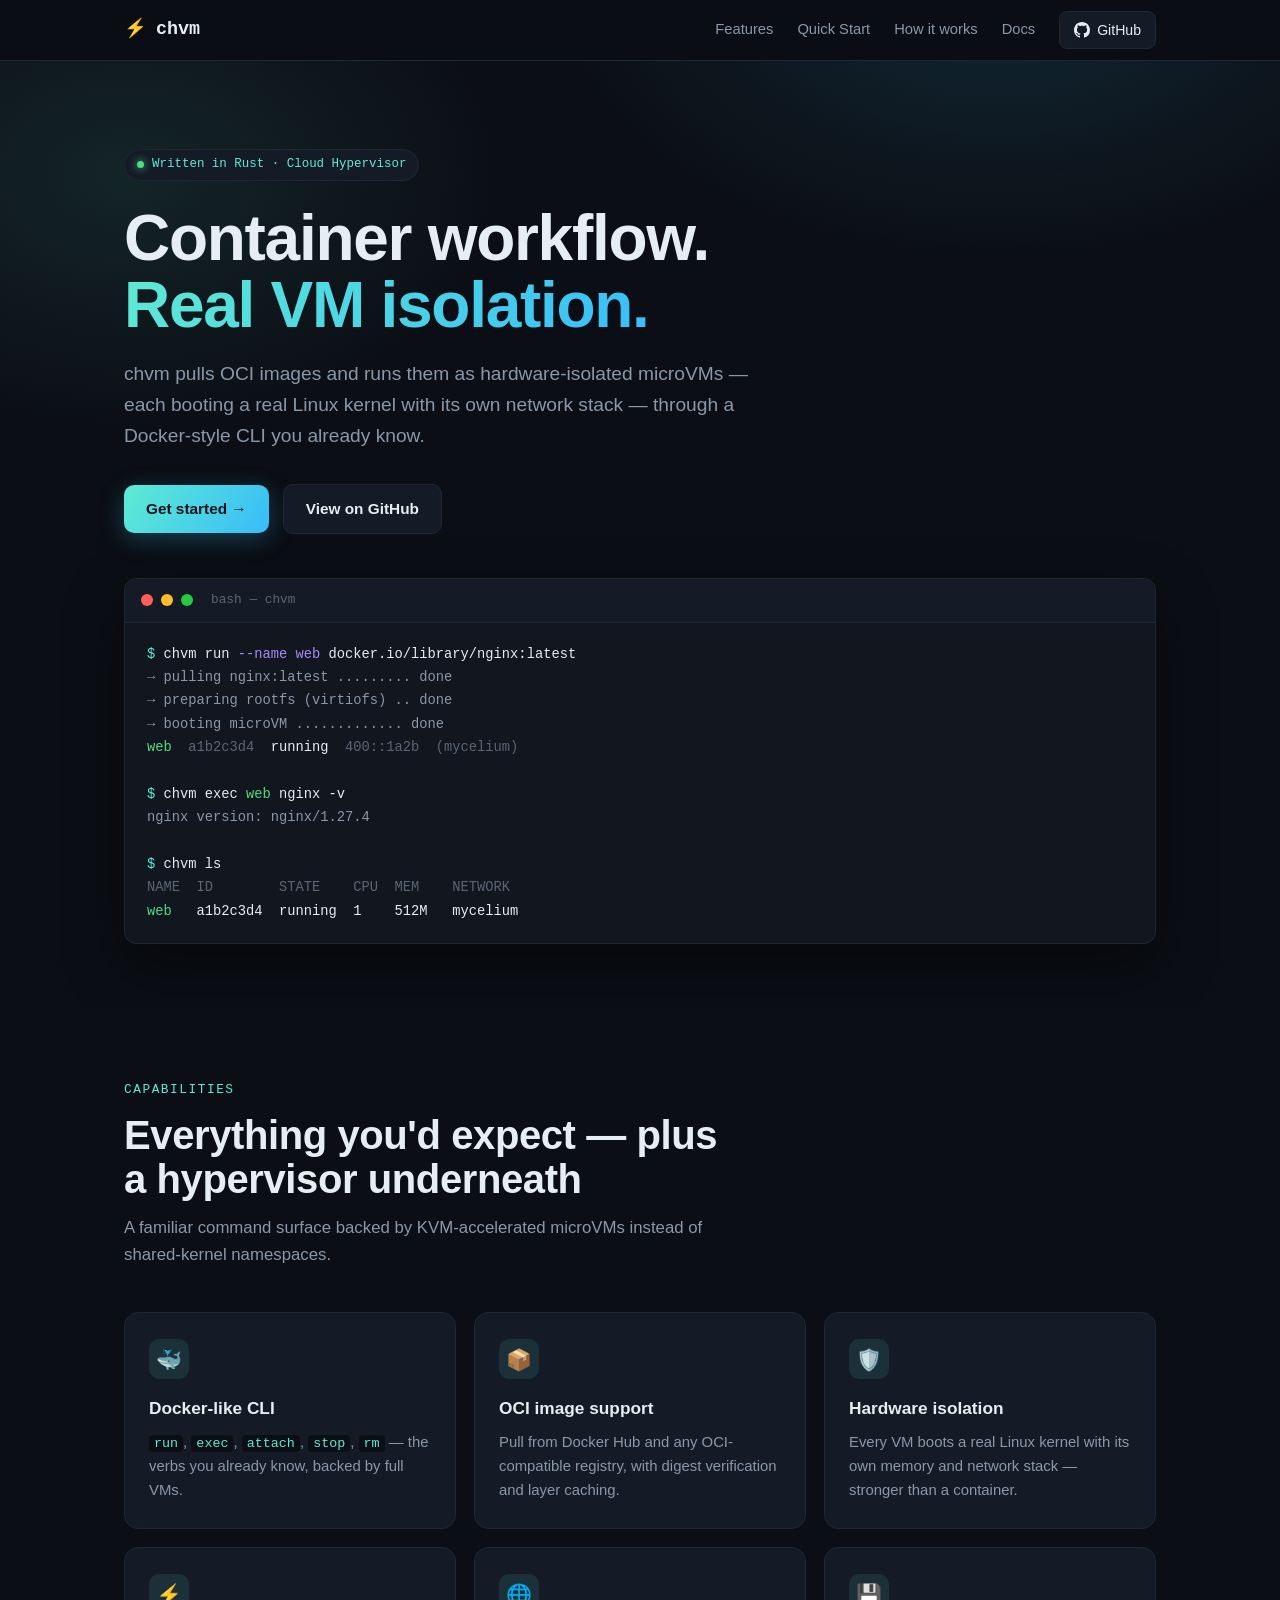
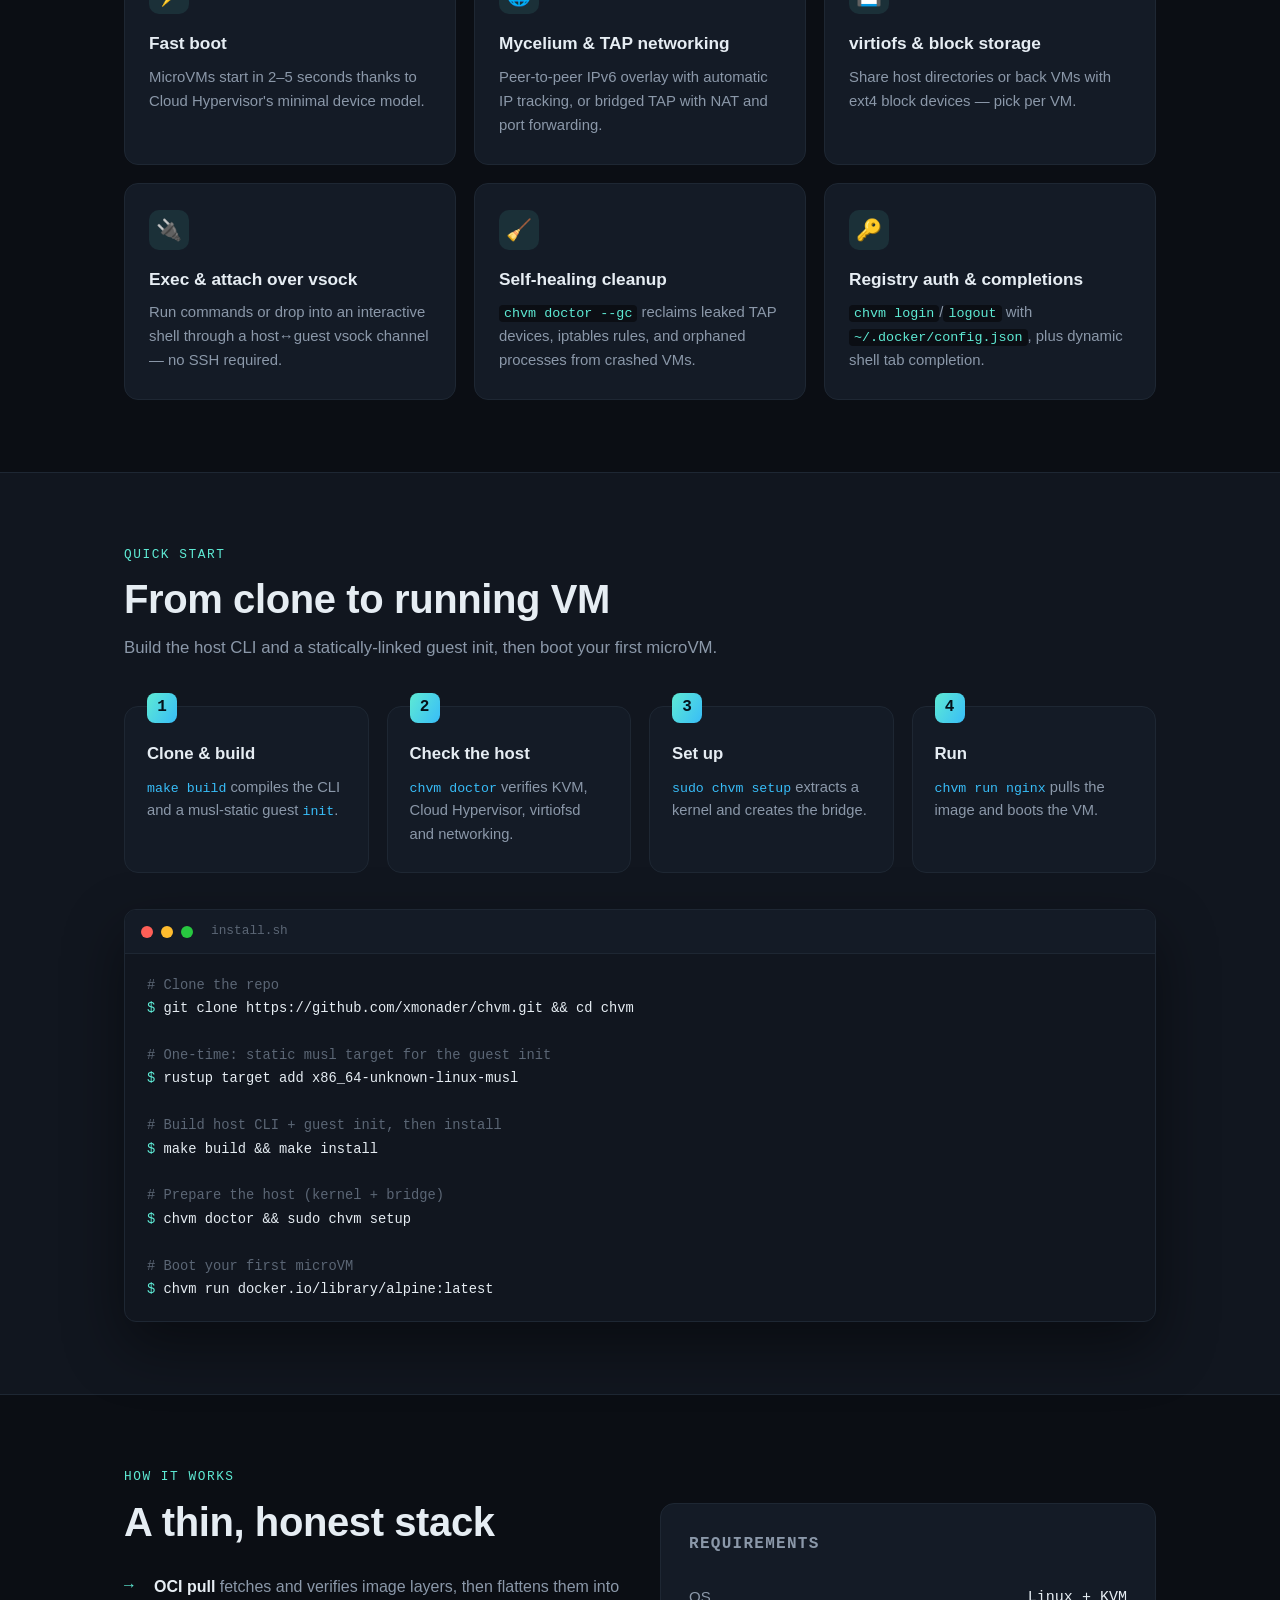
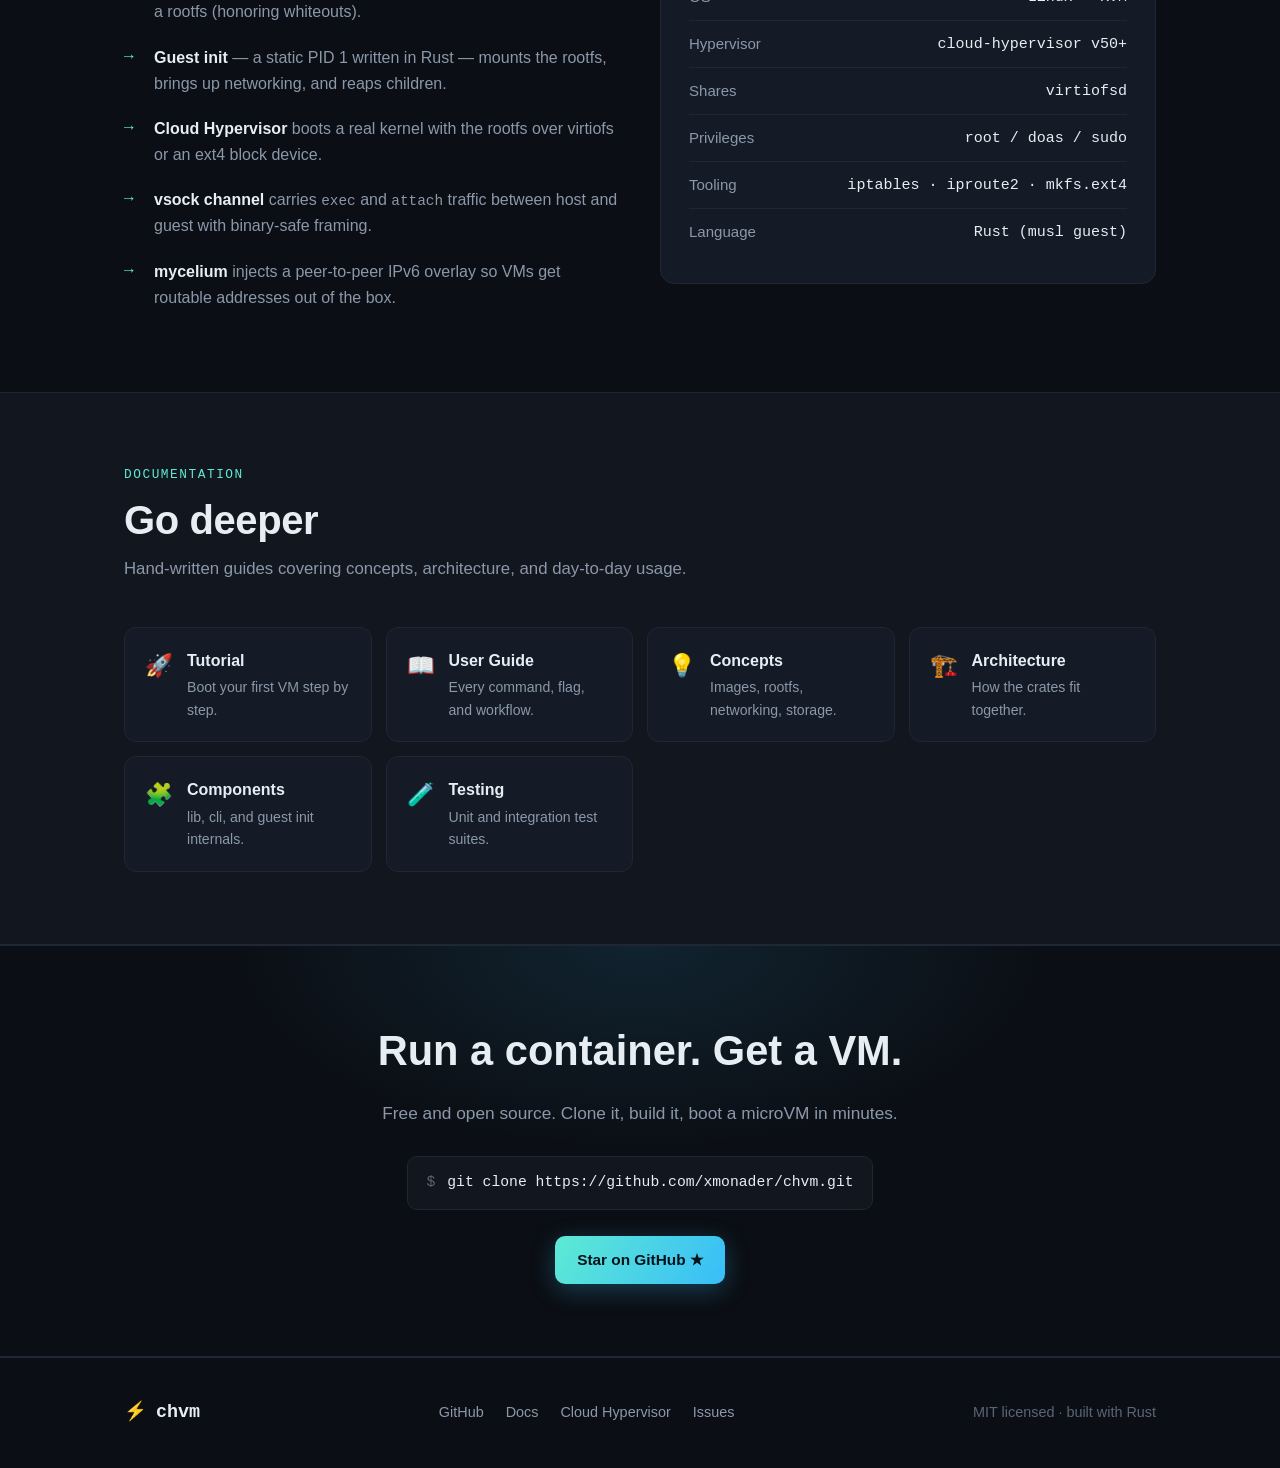
==== docs/index.html @ 3e722990 "docs(site): add static landing page for GitHub Pages" ====
<!DOCTYPE html>
<html lang="en">
<head>
<meta charset="utf-8">
<meta name="viewport" content="width=device-width, initial-scale=1">
<title>chvm — Docker-like microVMs on Cloud Hypervisor</title>
<meta name="description" content="chvm is a Docker-like CLI for running OCI images as hardware-isolated microVMs powered by Cloud Hypervisor. Real Linux kernels, fast boot, mycelium networking.">
<meta property="og:title" content="chvm — Docker-like microVMs">
<meta property="og:description" content="Pull OCI images and run them as hardware-isolated microVMs with a familiar Docker-style workflow.">
<meta property="og:type" content="website">
<link rel="icon" href="data:image/svg+xml,%3Csvg xmlns='http://www.w3.org/2000/svg' viewBox='0 0 100 100'%3E%3Ctext y='.9em' font-size='90'%3E%E2%9A%A1%3C/text%3E%3C/svg%3E">
<style>
  :root{
    --bg:#0b0e14;--bg2:#11161f;--panel:#141b26;--border:#1e2733;
    --text:#e6edf3;--muted:#8b98a9;--dim:#5b6675;
    --accent:#5eead4;--accent2:#38bdf8;--warn:#fbbf24;
    --green:#4ade80;--red:#f87171;--purple:#a78bfa;
    --mono:ui-monospace,"SF Mono",SFMono-Regular,Menlo,Consolas,"Liberation Mono",monospace;
    --sans:-apple-system,BlinkMacSystemFont,"Segoe UI",Roboto,Helvetica,Arial,sans-serif;
  }
  *{box-sizing:border-box;margin:0;padding:0}
  html{scroll-behavior:smooth}
  body{
    background:var(--bg);color:var(--text);font-family:var(--sans);
    line-height:1.6;-webkit-font-smoothing:antialiased;overflow-x:hidden;
  }
  a{color:var(--accent2);text-decoration:none;transition:color .15s}
  a:hover{color:var(--accent)}
  code{font-family:var(--mono);font-size:.9em}
  .wrap{max-width:1080px;margin:0 auto;padding:0 24px}

  /* NAV */
  nav{
    position:sticky;top:0;z-index:50;backdrop-filter:blur(12px);
    background:rgba(11,14,20,.8);border-bottom:1px solid var(--border);
  }
  nav .wrap{display:flex;align-items:center;height:60px;gap:28px}
  .brand{display:flex;align-items:center;gap:9px;font-family:var(--mono);
    font-weight:700;font-size:1.15rem;color:var(--text)}
  .brand .spark{color:var(--accent)}
  nav .links{margin-left:auto;display:flex;gap:24px;align-items:center;font-size:.92rem}
  nav .links a{color:var(--muted)}
  nav .links a:hover{color:var(--text)}
  .gh-btn{display:inline-flex;align-items:center;gap:7px;padding:7px 14px;
    border:1px solid var(--border);border-radius:8px;color:var(--text)!important;
    background:var(--panel);font-size:.88rem;font-weight:500}
  .gh-btn:hover{border-color:var(--accent);background:var(--bg2)}

  /* HERO */
  .hero{position:relative;padding:88px 0 64px;overflow:hidden}
  .hero::before{
    content:"";position:absolute;inset:0;z-index:-1;
    background:
      radial-gradient(650px 400px at 78% -8%,rgba(56,189,248,.14),transparent 70%),
      radial-gradient(560px 380px at 10% 12%,rgba(94,234,212,.10),transparent 70%);
  }
  .tag{display:inline-flex;align-items:center;gap:8px;font-family:var(--mono);
    font-size:.78rem;color:var(--accent);border:1px solid var(--border);
    background:var(--panel);padding:5px 12px;border-radius:999px;margin-bottom:24px}
  .tag .dot{width:7px;height:7px;border-radius:50%;background:var(--green);
    box-shadow:0 0 8px var(--green)}
  h1{font-size:clamp(2.4rem,6vw,4rem);line-height:1.05;letter-spacing:-.02em;
    font-weight:800;margin-bottom:20px}
  h1 .grad{background:linear-gradient(120deg,var(--accent),var(--accent2));
    -webkit-background-clip:text;background-clip:text;-webkit-text-fill-color:transparent}
  .lede{font-size:1.2rem;color:var(--muted);max-width:640px;margin-bottom:32px}
  .cta{display:flex;flex-wrap:wrap;gap:14px;align-items:center;margin-bottom:14px}
  .btn{display:inline-flex;align-items:center;gap:9px;padding:12px 22px;border-radius:10px;
    font-weight:600;font-size:.96rem;transition:transform .12s,box-shadow .2s,border-color .2s}
  .btn-primary{background:linear-gradient(120deg,var(--accent),var(--accent2));
    color:#04121a!important;box-shadow:0 6px 24px rgba(56,189,248,.28)}
  .btn-primary:hover{transform:translateY(-2px);box-shadow:0 10px 32px rgba(56,189,248,.4)}
  .btn-ghost{border:1px solid var(--border);color:var(--text)!important;background:var(--panel)}
  .btn-ghost:hover{border-color:var(--accent)}

  /* TERMINAL */
  .term{margin-top:44px;border:1px solid var(--border);border-radius:12px;
    background:var(--bg2);box-shadow:0 24px 60px rgba(0,0,0,.45);overflow:hidden}
  .term-bar{display:flex;align-items:center;gap:8px;padding:11px 16px;
    background:var(--panel);border-bottom:1px solid var(--border)}
  .term-bar .d{width:12px;height:12px;border-radius:50%}
  .term-bar .r{background:#ff5f57}.term-bar .y{background:#febc2e}.term-bar .g{background:#28c840}
  .term-bar .t{margin-left:10px;font-family:var(--mono);font-size:.8rem;color:var(--dim)}
  .term pre{margin:0;padding:20px 22px;font-family:var(--mono);font-size:.86rem;
    line-height:1.7;overflow-x:auto}
  .term .p{color:var(--accent)}.term .c{color:var(--text)}.term .o{color:var(--muted)}
  .term .k{color:var(--green)}.term .a{color:var(--purple)}.term .m{color:var(--dim)}

  /* SECTIONS */
  section{padding:72px 0}
  .sec-head{margin-bottom:44px;max-width:620px}
  .sec-head .kicker{font-family:var(--mono);font-size:.8rem;color:var(--accent);
    text-transform:uppercase;letter-spacing:.12em;margin-bottom:12px}
  .sec-head h2{font-size:clamp(1.8rem,4vw,2.5rem);letter-spacing:-.01em;line-height:1.1}
  .sec-head p{color:var(--muted);margin-top:14px;font-size:1.05rem}

  /* FEATURES */
  .grid{display:grid;grid-template-columns:repeat(auto-fit,minmax(280px,1fr));gap:18px}
  .card{background:var(--panel);border:1px solid var(--border);border-radius:14px;
    padding:26px 24px;transition:transform .15s,border-color .15s,background .15s}
  .card:hover{transform:translateY(-3px);border-color:#2a3746;background:#161d29}
  .card .ico{width:40px;height:40px;display:flex;align-items:center;justify-content:center;
    border-radius:10px;background:rgba(94,234,212,.1);font-size:1.3rem;margin-bottom:16px}
  .card h3{font-size:1.08rem;margin-bottom:8px}
  .card p{color:var(--muted);font-size:.93rem}
  .card code{color:var(--accent);background:var(--bg);padding:1px 5px;border-radius:4px}

  /* WORKFLOW */
  .flow{display:grid;grid-template-columns:repeat(auto-fit,minmax(200px,1fr));gap:18px;
    counter-reset:step}
  .step{position:relative;background:var(--panel);border:1px solid var(--border);
    border-radius:14px;padding:26px 22px}
  .step::before{counter-increment:step;content:counter(step);
    position:absolute;top:-14px;left:22px;width:30px;height:30px;border-radius:8px;
    display:flex;align-items:center;justify-content:center;font-family:var(--mono);
    font-weight:700;background:linear-gradient(120deg,var(--accent),var(--accent2));color:#04121a}
  .step h3{margin:8px 0 8px;font-size:1.05rem}
  .step p{color:var(--muted);font-size:.92rem}
  .step code{color:var(--accent2)}

  /* SPLIT */
  .split{display:grid;grid-template-columns:1fr 1fr;gap:40px;align-items:center}
  .split ul{list-style:none;margin-top:8px}
  .split li{padding:10px 0 10px 30px;position:relative;color:var(--muted)}
  .split li::before{content:"→";position:absolute;left:0;color:var(--accent);font-family:var(--mono)}
  .split li b{color:var(--text);font-weight:600}
  .reqs{background:var(--panel);border:1px solid var(--border);border-radius:14px;padding:28px}
  .reqs h3{font-size:1rem;font-family:var(--mono);color:var(--muted);margin-bottom:16px;
    text-transform:uppercase;letter-spacing:.08em;font-weight:600}
  .reqs .row{display:flex;justify-content:space-between;padding:11px 0;
    border-top:1px solid var(--border);font-size:.94rem}
  .reqs .row:first-of-type{border-top:none}
  .reqs .row span:first-child{color:var(--muted)}
  .reqs .row span:last-child{font-family:var(--mono);color:var(--text)}

  /* DOCS */
  .doclist{display:grid;grid-template-columns:repeat(auto-fit,minmax(240px,1fr));gap:14px}
  .doc{display:flex;gap:14px;align-items:flex-start;background:var(--panel);
    border:1px solid var(--border);border-radius:12px;padding:20px;transition:border-color .15s}
  .doc:hover{border-color:var(--accent)}
  .doc .di{font-size:1.4rem;flex-shrink:0}
  .doc h4{font-size:1rem;color:var(--text);margin-bottom:3px}
  .doc p{color:var(--muted);font-size:.88rem}

  /* CTA STRIP */
  .strip{text-align:center;background:
      radial-gradient(600px 300px at 50% 0%,rgba(56,189,248,.12),transparent 70%);
    border-top:1px solid var(--border);border-bottom:1px solid var(--border)}
  .strip h2{font-size:clamp(1.8rem,4vw,2.6rem);margin-bottom:16px}
  .strip p{color:var(--muted);max-width:520px;margin:0 auto 28px;font-size:1.08rem}
  .copy{display:inline-flex;align-items:center;gap:12px;font-family:var(--mono);
    background:var(--bg2);border:1px solid var(--border);border-radius:10px;
    padding:14px 18px;font-size:.92rem;color:var(--text)}
  .copy .pfx{color:var(--dim)}

  /* FOOTER */
  footer{padding:40px 0;border-top:1px solid var(--border);color:var(--dim);font-size:.9rem}
  footer .wrap{display:flex;flex-wrap:wrap;gap:16px;align-items:center;justify-content:space-between}
  footer .fl{display:flex;gap:22px}
  footer a{color:var(--muted)}

  @media(max-width:720px){
    .split{grid-template-columns:1fr;gap:28px}
    nav .links a:not(.gh-btn){display:none}
    section{padding:56px 0}
  }
</style>
</head>
<body>

<nav>
  <div class="wrap">
    <span class="brand"><span class="spark">⚡</span>chvm</span>
    <div class="links">
      <a href="#features">Features</a>
      <a href="#quickstart">Quick Start</a>
      <a href="#how">How it works</a>
      <a href="#docs">Docs</a>
      <a class="gh-btn" href="https://github.com/xmonader/chvm">
        <svg width="16" height="16" viewBox="0 0 16 16" fill="currentColor"><path d="M8 0C3.58 0 0 3.58 0 8c0 3.54 2.29 6.53 5.47 7.59.4.07.55-.17.55-.38 0-.19-.01-.82-.01-1.49-2.01.37-2.53-.49-2.69-.94-.09-.23-.48-.94-.82-1.13-.28-.15-.68-.52-.01-.53.63-.01 1.08.58 1.23.82.72 1.21 1.87.87 2.33.66.07-.52.28-.87.51-1.07-1.78-.2-3.64-.89-3.64-3.95 0-.87.31-1.59.82-2.15-.08-.2-.36-1.02.08-2.12 0 0 .67-.21 2.2.82.64-.18 1.32-.27 2-.27.68 0 1.36.09 2 .27 1.53-1.04 2.2-.82 2.2-.82.44 1.1.16 1.92.08 2.12.51.56.82 1.27.82 2.15 0 3.07-1.87 3.75-3.65 3.95.29.25.54.73.54 1.48 0 1.07-.01 1.93-.01 2.2 0 .21.15.46.55.38A8.01 8.01 0 0016 8c0-4.42-3.58-8-8-8z"/></svg>
        GitHub
      </a>
    </div>
  </div>
</nav>

<header class="hero">
  <div class="wrap">
    <span class="tag"><span class="dot"></span>Written in Rust · Cloud Hypervisor</span>
    <h1>Container workflow.<br><span class="grad">Real VM isolation.</span></h1>
    <p class="lede">
      chvm pulls OCI images and runs them as hardware-isolated microVMs — each booting
      a real Linux kernel with its own network stack — through a Docker-style CLI you
      already know.
    </p>
    <div class="cta">
      <a class="btn btn-primary" href="#quickstart">Get started →</a>
      <a class="btn btn-ghost" href="https://github.com/xmonader/chvm">View on GitHub</a>
    </div>

    <div class="term">
      <div class="term-bar">
        <span class="d r"></span><span class="d y"></span><span class="d g"></span>
        <span class="t">bash — chvm</span>
      </div>
<pre><span class="p">$</span> <span class="c">chvm run</span> <span class="a">--name web</span> <span class="c">docker.io/library/nginx:latest</span>
<span class="o">→ pulling nginx:latest ......... done</span>
<span class="o">→ preparing rootfs (virtiofs) .. done</span>
<span class="o">→ booting microVM ............. done</span>
<span class="k">web</span>  <span class="m">a1b2c3d4</span>  running  <span class="m">400::1a2b  (mycelium)</span>

<span class="p">$</span> <span class="c">chvm exec</span> <span class="k">web</span> <span class="c">nginx -v</span>
<span class="o">nginx version: nginx/1.27.4</span>

<span class="p">$</span> <span class="c">chvm ls</span>
<span class="m">NAME  ID        STATE    CPU  MEM    NETWORK</span>
<span class="k">web</span>   a1b2c3d4  running  1    512M   mycelium</span></pre>
    </div>
  </div>
</header>

<section id="features">
  <div class="wrap">
    <div class="sec-head">
      <div class="kicker">Capabilities</div>
      <h2>Everything you'd expect — plus a hypervisor underneath</h2>
      <p>A familiar command surface backed by KVM-accelerated microVMs instead of shared-kernel namespaces.</p>
    </div>
    <div class="grid">
      <div class="card">
        <div class="ico">🐳</div>
        <h3>Docker-like CLI</h3>
        <p><code>run</code>, <code>exec</code>, <code>attach</code>, <code>stop</code>, <code>rm</code> — the verbs you already know, backed by full VMs.</p>
      </div>
      <div class="card">
        <div class="ico">📦</div>
        <h3>OCI image support</h3>
        <p>Pull from Docker Hub and any OCI-compatible registry, with digest verification and layer caching.</p>
      </div>
      <div class="card">
        <div class="ico">🛡️</div>
        <h3>Hardware isolation</h3>
        <p>Every VM boots a real Linux kernel with its own memory and network stack — stronger than a container.</p>
      </div>
      <div class="card">
        <div class="ico">⚡</div>
        <h3>Fast boot</h3>
        <p>MicroVMs start in 2–5 seconds thanks to Cloud Hypervisor's minimal device model.</p>
      </div>
      <div class="card">
        <div class="ico">🌐</div>
        <h3>Mycelium & TAP networking</h3>
        <p>Peer-to-peer IPv6 overlay with automatic IP tracking, or bridged TAP with NAT and port forwarding.</p>
      </div>
      <div class="card">
        <div class="ico">💾</div>
        <h3>virtiofs & block storage</h3>
        <p>Share host directories or back VMs with ext4 block devices — pick per VM.</p>
      </div>
      <div class="card">
        <div class="ico">🔌</div>
        <h3>Exec & attach over vsock</h3>
        <p>Run commands or drop into an interactive shell through a host↔guest vsock channel — no SSH required.</p>
      </div>
      <div class="card">
        <div class="ico">🧹</div>
        <h3>Self-healing cleanup</h3>
        <p><code>chvm doctor --gc</code> reclaims leaked TAP devices, iptables rules, and orphaned processes from crashed VMs.</p>
      </div>
      <div class="card">
        <div class="ico">🔑</div>
        <h3>Registry auth & completions</h3>
        <p><code>chvm login</code>/<code>logout</code> with <code>~/.docker/config.json</code>, plus dynamic shell tab completion.</p>
      </div>
    </div>
  </div>
</section>

<section id="quickstart" style="background:var(--bg2);border-block:1px solid var(--border)">
  <div class="wrap">
    <div class="sec-head">
      <div class="kicker">Quick Start</div>
      <h2>From clone to running VM</h2>
      <p>Build the host CLI and a statically-linked guest init, then boot your first microVM.</p>
    </div>
    <div class="flow">
      <div class="step">
        <h3>Clone & build</h3>
        <p><code>make build</code> compiles the CLI and a musl-static guest <code>init</code>.</p>
      </div>
      <div class="step">
        <h3>Check the host</h3>
        <p><code>chvm doctor</code> verifies KVM, Cloud Hypervisor, virtiofsd and networking.</p>
      </div>
      <div class="step">
        <h3>Set up</h3>
        <p><code>sudo chvm setup</code> extracts a kernel and creates the bridge.</p>
      </div>
      <div class="step">
        <h3>Run</h3>
        <p><code>chvm run nginx</code> pulls the image and boots the VM.</p>
      </div>
    </div>

    <div class="term" style="margin-top:36px">
      <div class="term-bar">
        <span class="d r"></span><span class="d y"></span><span class="d g"></span>
        <span class="t">install.sh</span>
      </div>
<pre><span class="m"># Clone the repo</span>
<span class="p">$</span> <span class="c">git clone https://github.com/xmonader/chvm.git && cd chvm</span>

<span class="m"># One-time: static musl target for the guest init</span>
<span class="p">$</span> <span class="c">rustup target add x86_64-unknown-linux-musl</span>

<span class="m"># Build host CLI + guest init, then install</span>
<span class="p">$</span> <span class="c">make build && make install</span>

<span class="m"># Prepare the host (kernel + bridge)</span>
<span class="p">$</span> <span class="c">chvm doctor && sudo chvm setup</span>

<span class="m"># Boot your first microVM</span>
<span class="p">$</span> <span class="c">chvm run docker.io/library/alpine:latest</span></pre>
    </div>
  </div>
</section>

<section id="how">
  <div class="wrap">
    <div class="split">
      <div>
        <div class="sec-head" style="margin-bottom:20px">
          <div class="kicker">How it works</div>
          <h2>A thin, honest stack</h2>
        </div>
        <ul>
          <li><b>OCI pull</b> fetches and verifies image layers, then flattens them into a rootfs (honoring whiteouts).</li>
          <li><b>Guest init</b> — a static PID 1 written in Rust — mounts the rootfs, brings up networking, and reaps children.</li>
          <li><b>Cloud Hypervisor</b> boots a real kernel with the rootfs over virtiofs or an ext4 block device.</li>
          <li><b>vsock channel</b> carries <code>exec</code> and <code>attach</code> traffic between host and guest with binary-safe framing.</li>
          <li><b>mycelium</b> injects a peer-to-peer IPv6 overlay so VMs get routable addresses out of the box.</li>
        </ul>
      </div>
      <div class="reqs">
        <h3>Requirements</h3>
        <div class="row"><span>OS</span><span>Linux + KVM</span></div>
        <div class="row"><span>Hypervisor</span><span>cloud-hypervisor v50+</span></div>
        <div class="row"><span>Shares</span><span>virtiofsd</span></div>
        <div class="row"><span>Privileges</span><span>root / doas / sudo</span></div>
        <div class="row"><span>Tooling</span><span>iptables · iproute2 · mkfs.ext4</span></div>
        <div class="row"><span>Language</span><span>Rust (musl guest)</span></div>
      </div>
    </div>
  </div>
</section>

<section id="docs" style="background:var(--bg2);border-block:1px solid var(--border)">
  <div class="wrap">
    <div class="sec-head">
      <div class="kicker">Documentation</div>
      <h2>Go deeper</h2>
      <p>Hand-written guides covering concepts, architecture, and day-to-day usage.</p>
    </div>
    <div class="doclist">
      <a class="doc" href="https://github.com/xmonader/chvm/blob/main/docs/tutorial.md">
        <span class="di">🚀</span>
        <div><h4>Tutorial</h4><p>Boot your first VM step by step.</p></div>
      </a>
      <a class="doc" href="https://github.com/xmonader/chvm/blob/main/docs/user-guide.md">
        <span class="di">📖</span>
        <div><h4>User Guide</h4><p>Every command, flag, and workflow.</p></div>
      </a>
      <a class="doc" href="https://github.com/xmonader/chvm/blob/main/docs/concepts.md">
        <span class="di">💡</span>
        <div><h4>Concepts</h4><p>Images, rootfs, networking, storage.</p></div>
      </a>
      <a class="doc" href="https://github.com/xmonader/chvm/blob/main/docs/architecture.md">
        <span class="di">🏗️</span>
        <div><h4>Architecture</h4><p>How the crates fit together.</p></div>
      </a>
      <a class="doc" href="https://github.com/xmonader/chvm/blob/main/docs/components.md">
        <span class="di">🧩</span>
        <div><h4>Components</h4><p>lib, cli, and guest init internals.</p></div>
      </a>
      <a class="doc" href="https://github.com/xmonader/chvm/blob/main/docs/testing.md">
        <span class="di">🧪</span>
        <div><h4>Testing</h4><p>Unit and integration test suites.</p></div>
      </a>
    </div>
  </div>
</section>

<section class="strip">
  <div class="wrap">
    <h2>Run a container. Get a VM.</h2>
    <p>Free and open source. Clone it, build it, boot a microVM in minutes.</p>
    <div class="copy"><span class="pfx">$</span> git clone https://github.com/xmonader/chvm.git</div>
    <div style="margin-top:26px">
      <a class="btn btn-primary" href="https://github.com/xmonader/chvm">Star on GitHub ★</a>
    </div>
  </div>
</section>

<footer>
  <div class="wrap">
    <span class="brand"><span class="spark">⚡</span>chvm</span>
    <div class="fl">
      <a href="https://github.com/xmonader/chvm">GitHub</a>
      <a href="https://github.com/xmonader/chvm/blob/main/docs/user-guide.md">Docs</a>
      <a href="https://www.cloudhypervisor.org/">Cloud Hypervisor</a>
      <a href="https://github.com/xmonader/chvm/issues">Issues</a>
    </div>
    <span>MIT licensed · built with Rust</span>
  </div>
</footer>

</body>
</html>
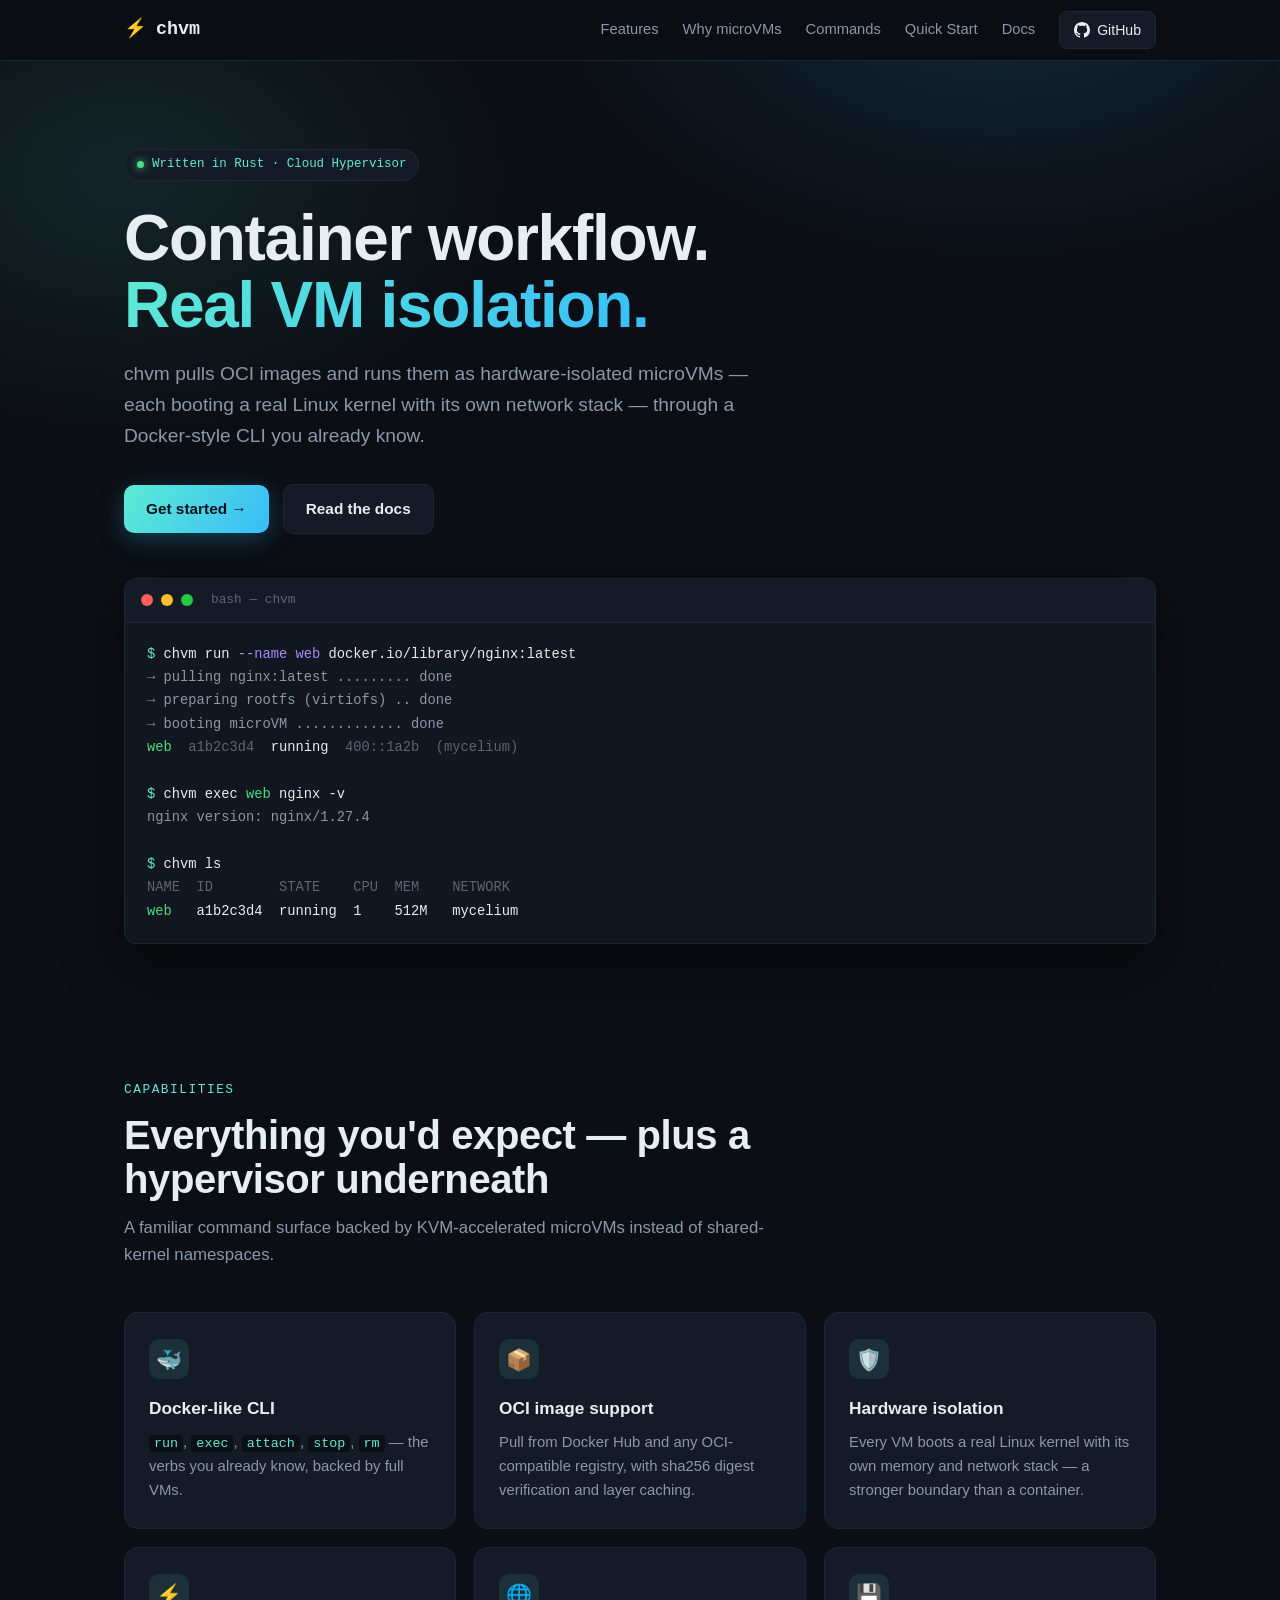
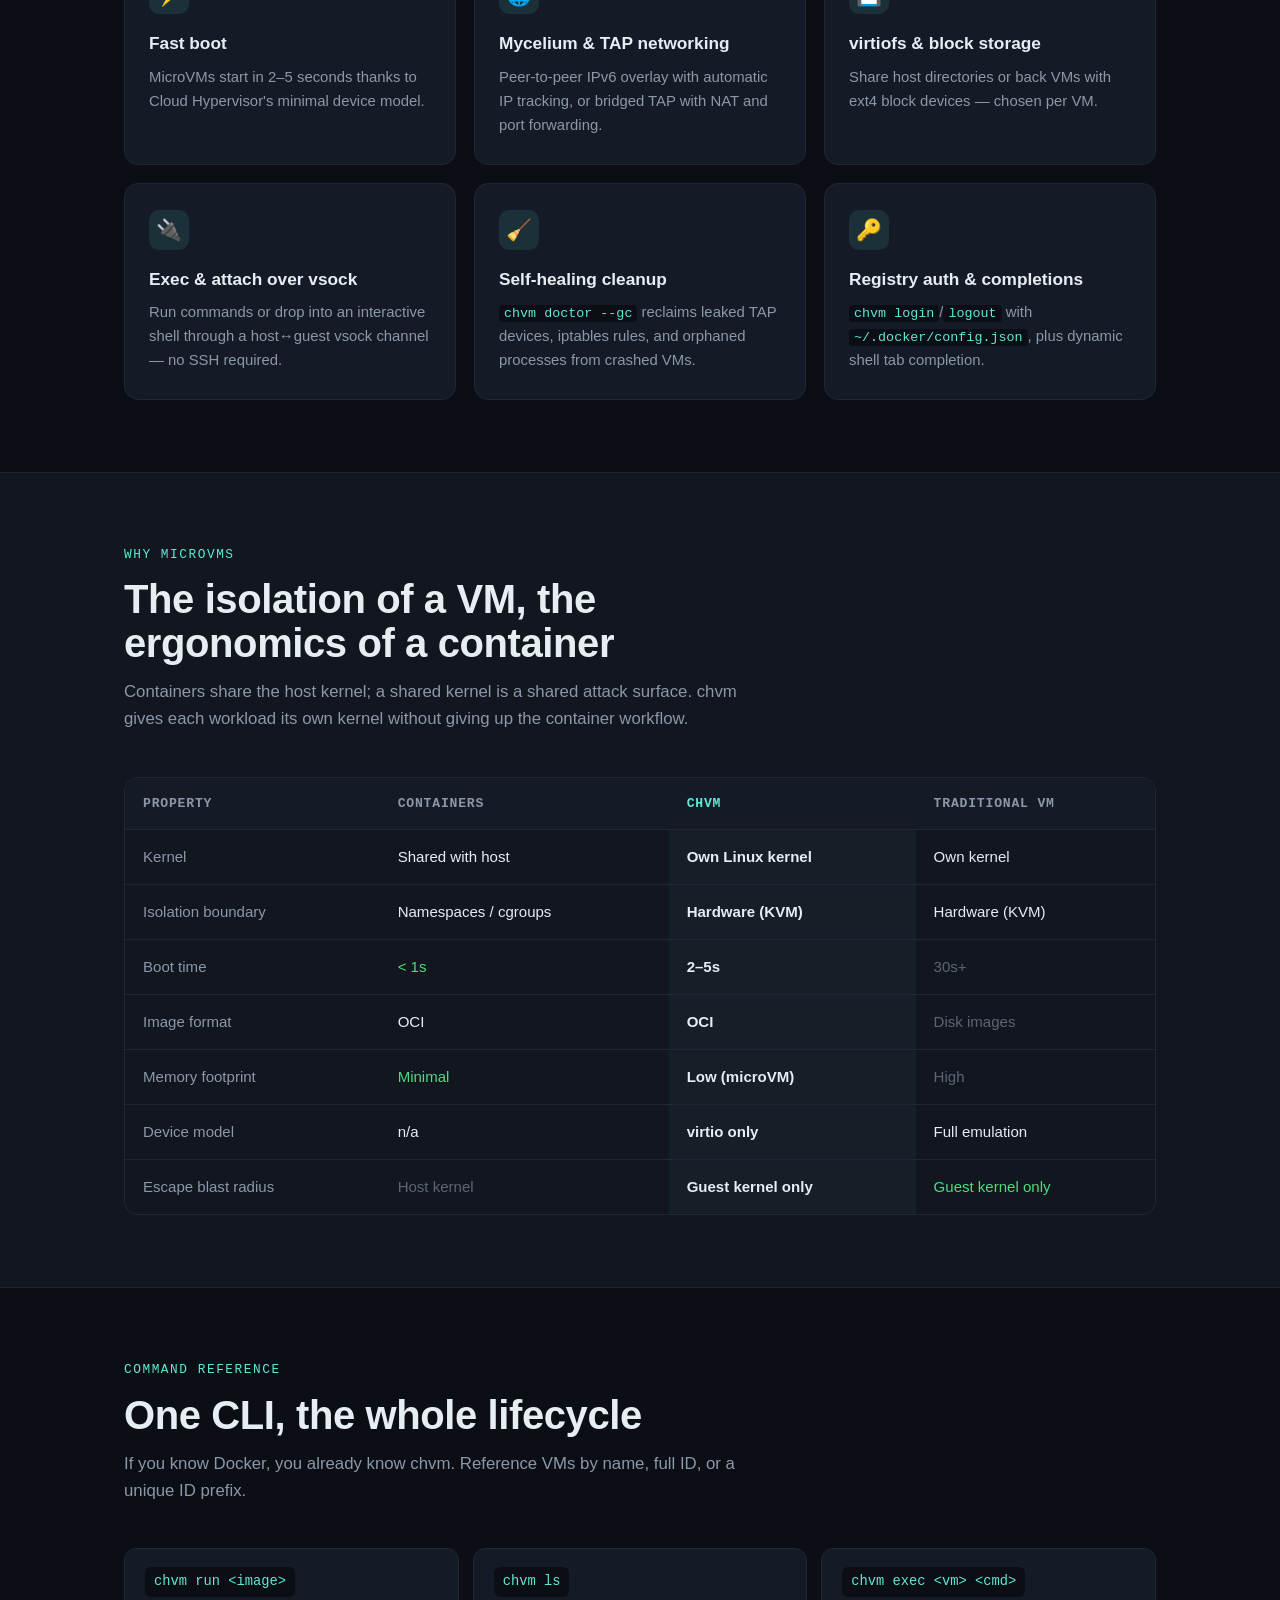
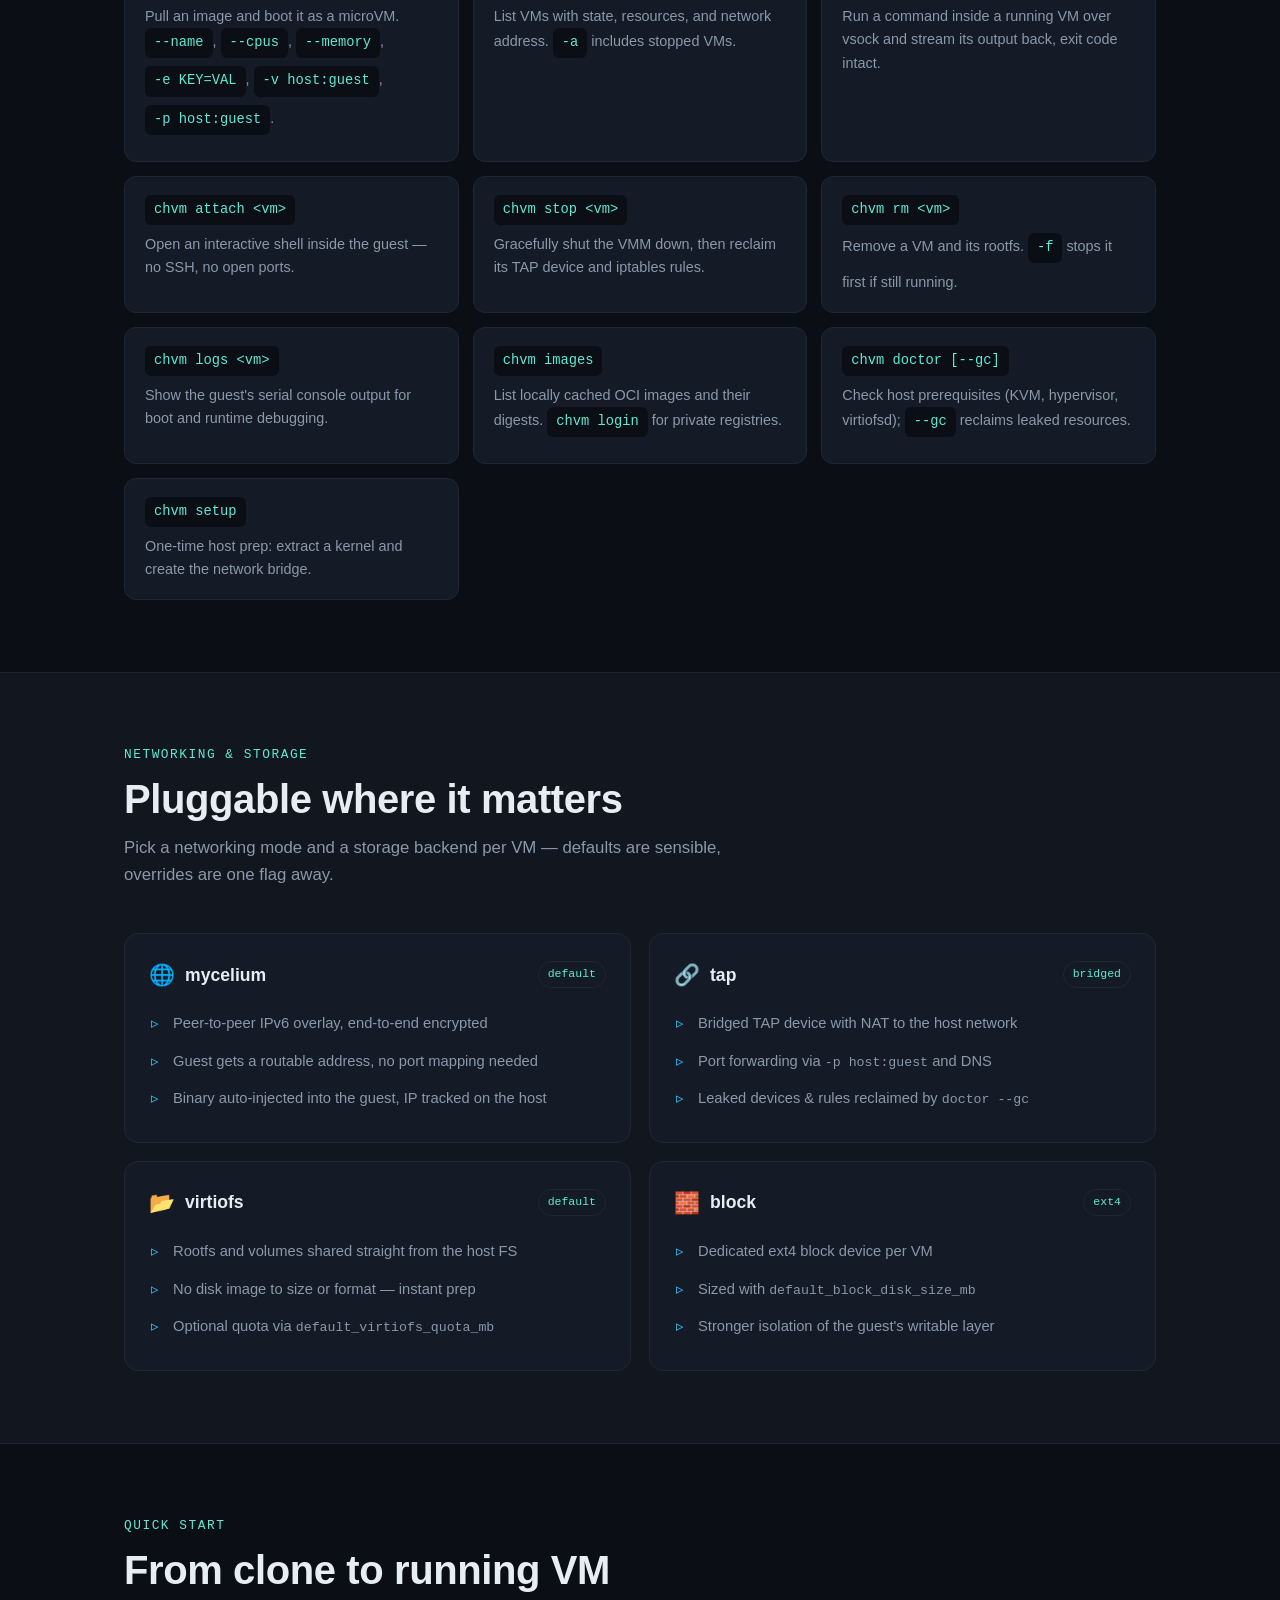
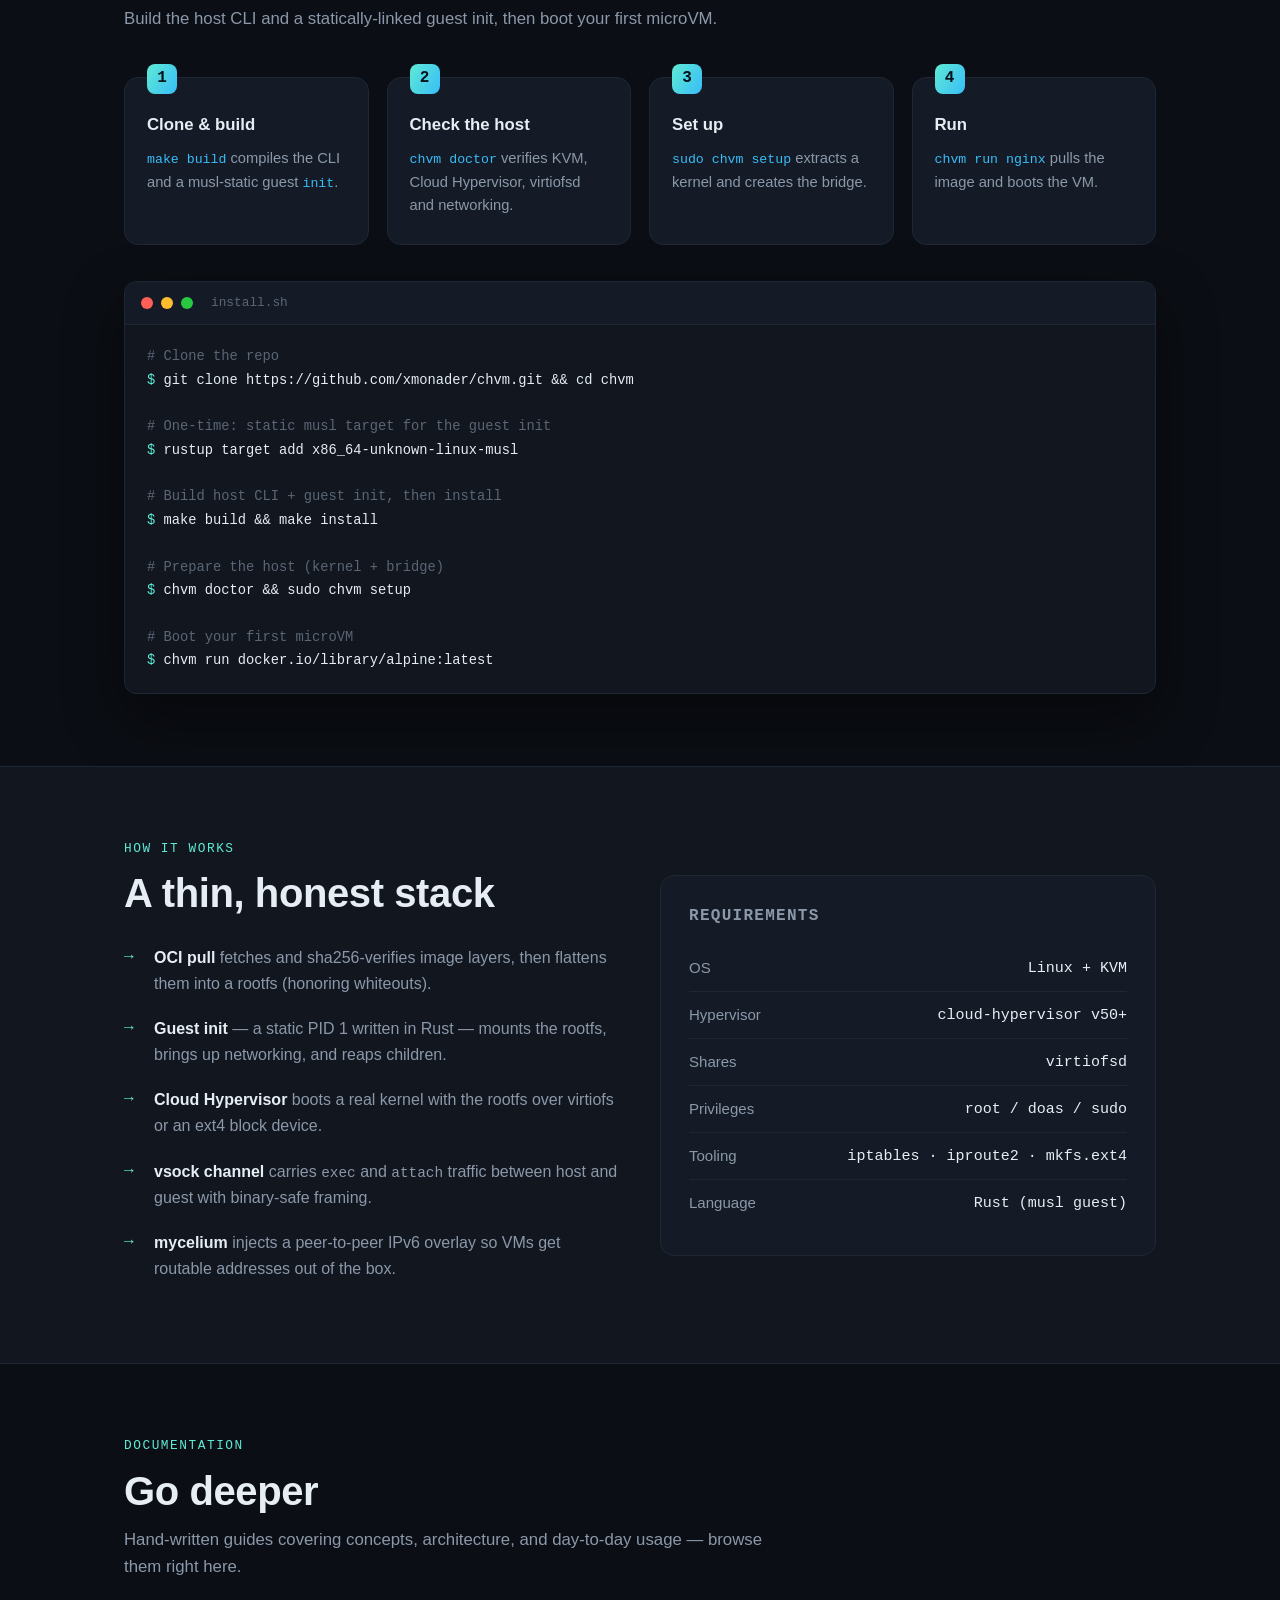
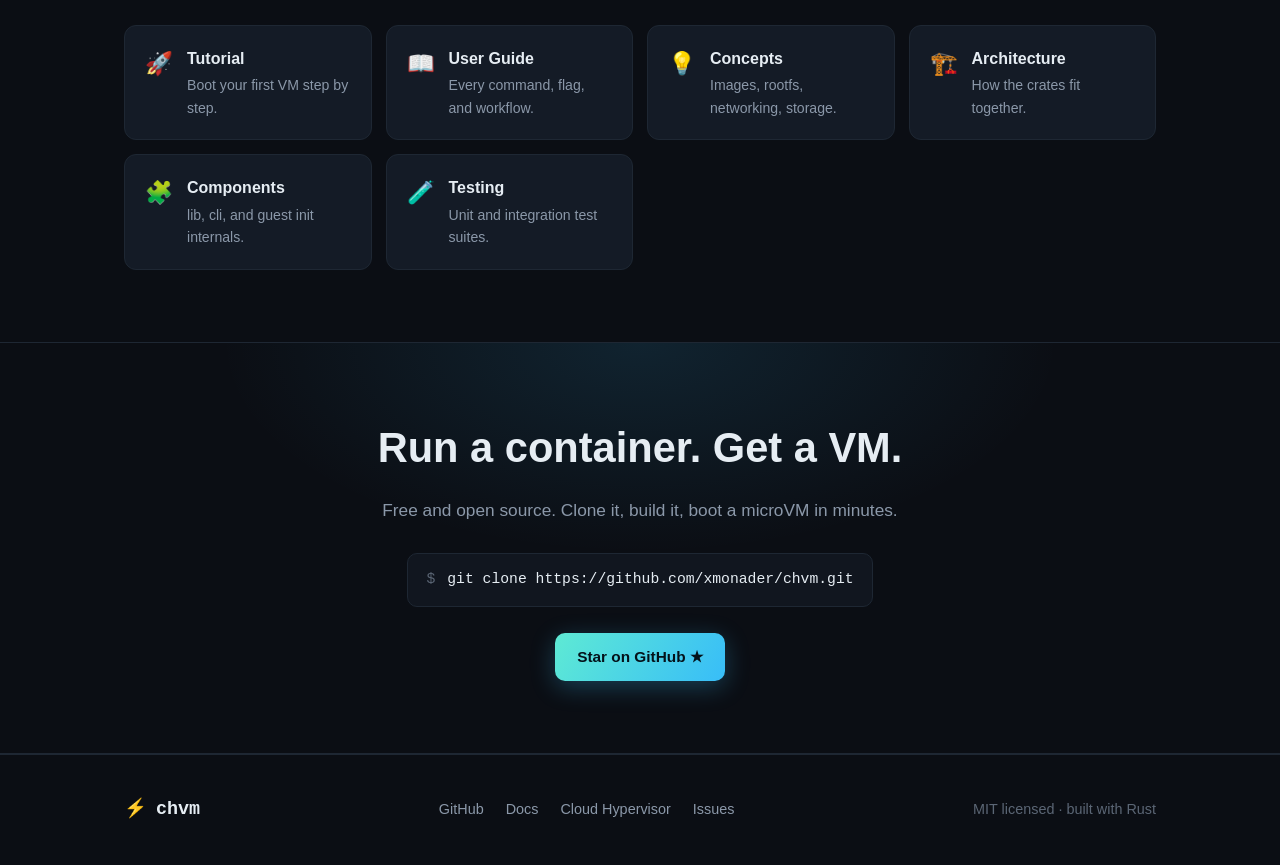
==== commit 8d2492f9: "docs(site): expand into a full docs site with rendered guides Add a shared stylesheet, a deeper land" ====
--- a/docs/index.html
+++ b/docs/index.html
@@ -9,173 +9,19 @@
 <meta property="og:description" content="Pull OCI images and run them as hardware-isolated microVMs with a familiar Docker-style workflow.">
 <meta property="og:type" content="website">
 <link rel="icon" href="data:image/svg+xml,%3Csvg xmlns='http://www.w3.org/2000/svg' viewBox='0 0 100 100'%3E%3Ctext y='.9em' font-size='90'%3E%E2%9A%A1%3C/text%3E%3C/svg%3E">
-<style>
-  :root{
-    --bg:#0b0e14;--bg2:#11161f;--panel:#141b26;--border:#1e2733;
-    --text:#e6edf3;--muted:#8b98a9;--dim:#5b6675;
-    --accent:#5eead4;--accent2:#38bdf8;--warn:#fbbf24;
-    --green:#4ade80;--red:#f87171;--purple:#a78bfa;
-    --mono:ui-monospace,"SF Mono",SFMono-Regular,Menlo,Consolas,"Liberation Mono",monospace;
-    --sans:-apple-system,BlinkMacSystemFont,"Segoe UI",Roboto,Helvetica,Arial,sans-serif;
-  }
-  *{box-sizing:border-box;margin:0;padding:0}
-  html{scroll-behavior:smooth}
-  body{
-    background:var(--bg);color:var(--text);font-family:var(--sans);
-    line-height:1.6;-webkit-font-smoothing:antialiased;overflow-x:hidden;
-  }
-  a{color:var(--accent2);text-decoration:none;transition:color .15s}
-  a:hover{color:var(--accent)}
-  code{font-family:var(--mono);font-size:.9em}
-  .wrap{max-width:1080px;margin:0 auto;padding:0 24px}
-
-  /* NAV */
-  nav{
-    position:sticky;top:0;z-index:50;backdrop-filter:blur(12px);
-    background:rgba(11,14,20,.8);border-bottom:1px solid var(--border);
-  }
-  nav .wrap{display:flex;align-items:center;height:60px;gap:28px}
-  .brand{display:flex;align-items:center;gap:9px;font-family:var(--mono);
-    font-weight:700;font-size:1.15rem;color:var(--text)}
-  .brand .spark{color:var(--accent)}
-  nav .links{margin-left:auto;display:flex;gap:24px;align-items:center;font-size:.92rem}
-  nav .links a{color:var(--muted)}
-  nav .links a:hover{color:var(--text)}
-  .gh-btn{display:inline-flex;align-items:center;gap:7px;padding:7px 14px;
-    border:1px solid var(--border);border-radius:8px;color:var(--text)!important;
-    background:var(--panel);font-size:.88rem;font-weight:500}
-  .gh-btn:hover{border-color:var(--accent);background:var(--bg2)}
-
-  /* HERO */
-  .hero{position:relative;padding:88px 0 64px;overflow:hidden}
-  .hero::before{
-    content:"";position:absolute;inset:0;z-index:-1;
-    background:
-      radial-gradient(650px 400px at 78% -8%,rgba(56,189,248,.14),transparent 70%),
-      radial-gradient(560px 380px at 10% 12%,rgba(94,234,212,.10),transparent 70%);
-  }
-  .tag{display:inline-flex;align-items:center;gap:8px;font-family:var(--mono);
-    font-size:.78rem;color:var(--accent);border:1px solid var(--border);
-    background:var(--panel);padding:5px 12px;border-radius:999px;margin-bottom:24px}
-  .tag .dot{width:7px;height:7px;border-radius:50%;background:var(--green);
-    box-shadow:0 0 8px var(--green)}
-  h1{font-size:clamp(2.4rem,6vw,4rem);line-height:1.05;letter-spacing:-.02em;
-    font-weight:800;margin-bottom:20px}
-  h1 .grad{background:linear-gradient(120deg,var(--accent),var(--accent2));
-    -webkit-background-clip:text;background-clip:text;-webkit-text-fill-color:transparent}
-  .lede{font-size:1.2rem;color:var(--muted);max-width:640px;margin-bottom:32px}
-  .cta{display:flex;flex-wrap:wrap;gap:14px;align-items:center;margin-bottom:14px}
-  .btn{display:inline-flex;align-items:center;gap:9px;padding:12px 22px;border-radius:10px;
-    font-weight:600;font-size:.96rem;transition:transform .12s,box-shadow .2s,border-color .2s}
-  .btn-primary{background:linear-gradient(120deg,var(--accent),var(--accent2));
-    color:#04121a!important;box-shadow:0 6px 24px rgba(56,189,248,.28)}
-  .btn-primary:hover{transform:translateY(-2px);box-shadow:0 10px 32px rgba(56,189,248,.4)}
-  .btn-ghost{border:1px solid var(--border);color:var(--text)!important;background:var(--panel)}
-  .btn-ghost:hover{border-color:var(--accent)}
-
-  /* TERMINAL */
-  .term{margin-top:44px;border:1px solid var(--border);border-radius:12px;
-    background:var(--bg2);box-shadow:0 24px 60px rgba(0,0,0,.45);overflow:hidden}
-  .term-bar{display:flex;align-items:center;gap:8px;padding:11px 16px;
-    background:var(--panel);border-bottom:1px solid var(--border)}
-  .term-bar .d{width:12px;height:12px;border-radius:50%}
-  .term-bar .r{background:#ff5f57}.term-bar .y{background:#febc2e}.term-bar .g{background:#28c840}
-  .term-bar .t{margin-left:10px;font-family:var(--mono);font-size:.8rem;color:var(--dim)}
-  .term pre{margin:0;padding:20px 22px;font-family:var(--mono);font-size:.86rem;
-    line-height:1.7;overflow-x:auto}
-  .term .p{color:var(--accent)}.term .c{color:var(--text)}.term .o{color:var(--muted)}
-  .term .k{color:var(--green)}.term .a{color:var(--purple)}.term .m{color:var(--dim)}
-
-  /* SECTIONS */
-  section{padding:72px 0}
-  .sec-head{margin-bottom:44px;max-width:620px}
-  .sec-head .kicker{font-family:var(--mono);font-size:.8rem;color:var(--accent);
-    text-transform:uppercase;letter-spacing:.12em;margin-bottom:12px}
-  .sec-head h2{font-size:clamp(1.8rem,4vw,2.5rem);letter-spacing:-.01em;line-height:1.1}
-  .sec-head p{color:var(--muted);margin-top:14px;font-size:1.05rem}
-
-  /* FEATURES */
-  .grid{display:grid;grid-template-columns:repeat(auto-fit,minmax(280px,1fr));gap:18px}
-  .card{background:var(--panel);border:1px solid var(--border);border-radius:14px;
-    padding:26px 24px;transition:transform .15s,border-color .15s,background .15s}
-  .card:hover{transform:translateY(-3px);border-color:#2a3746;background:#161d29}
-  .card .ico{width:40px;height:40px;display:flex;align-items:center;justify-content:center;
-    border-radius:10px;background:rgba(94,234,212,.1);font-size:1.3rem;margin-bottom:16px}
-  .card h3{font-size:1.08rem;margin-bottom:8px}
-  .card p{color:var(--muted);font-size:.93rem}
-  .card code{color:var(--accent);background:var(--bg);padding:1px 5px;border-radius:4px}
-
-  /* WORKFLOW */
-  .flow{display:grid;grid-template-columns:repeat(auto-fit,minmax(200px,1fr));gap:18px;
-    counter-reset:step}
-  .step{position:relative;background:var(--panel);border:1px solid var(--border);
-    border-radius:14px;padding:26px 22px}
-  .step::before{counter-increment:step;content:counter(step);
-    position:absolute;top:-14px;left:22px;width:30px;height:30px;border-radius:8px;
-    display:flex;align-items:center;justify-content:center;font-family:var(--mono);
-    font-weight:700;background:linear-gradient(120deg,var(--accent),var(--accent2));color:#04121a}
-  .step h3{margin:8px 0 8px;font-size:1.05rem}
-  .step p{color:var(--muted);font-size:.92rem}
-  .step code{color:var(--accent2)}
-
-  /* SPLIT */
-  .split{display:grid;grid-template-columns:1fr 1fr;gap:40px;align-items:center}
-  .split ul{list-style:none;margin-top:8px}
-  .split li{padding:10px 0 10px 30px;position:relative;color:var(--muted)}
-  .split li::before{content:"→";position:absolute;left:0;color:var(--accent);font-family:var(--mono)}
-  .split li b{color:var(--text);font-weight:600}
-  .reqs{background:var(--panel);border:1px solid var(--border);border-radius:14px;padding:28px}
-  .reqs h3{font-size:1rem;font-family:var(--mono);color:var(--muted);margin-bottom:16px;
-    text-transform:uppercase;letter-spacing:.08em;font-weight:600}
-  .reqs .row{display:flex;justify-content:space-between;padding:11px 0;
-    border-top:1px solid var(--border);font-size:.94rem}
-  .reqs .row:first-of-type{border-top:none}
-  .reqs .row span:first-child{color:var(--muted)}
-  .reqs .row span:last-child{font-family:var(--mono);color:var(--text)}
-
-  /* DOCS */
-  .doclist{display:grid;grid-template-columns:repeat(auto-fit,minmax(240px,1fr));gap:14px}
-  .doc{display:flex;gap:14px;align-items:flex-start;background:var(--panel);
-    border:1px solid var(--border);border-radius:12px;padding:20px;transition:border-color .15s}
-  .doc:hover{border-color:var(--accent)}
-  .doc .di{font-size:1.4rem;flex-shrink:0}
-  .doc h4{font-size:1rem;color:var(--text);margin-bottom:3px}
-  .doc p{color:var(--muted);font-size:.88rem}
-
-  /* CTA STRIP */
-  .strip{text-align:center;background:
-      radial-gradient(600px 300px at 50% 0%,rgba(56,189,248,.12),transparent 70%);
-    border-top:1px solid var(--border);border-bottom:1px solid var(--border)}
-  .strip h2{font-size:clamp(1.8rem,4vw,2.6rem);margin-bottom:16px}
-  .strip p{color:var(--muted);max-width:520px;margin:0 auto 28px;font-size:1.08rem}
-  .copy{display:inline-flex;align-items:center;gap:12px;font-family:var(--mono);
-    background:var(--bg2);border:1px solid var(--border);border-radius:10px;
-    padding:14px 18px;font-size:.92rem;color:var(--text)}
-  .copy .pfx{color:var(--dim)}
-
-  /* FOOTER */
-  footer{padding:40px 0;border-top:1px solid var(--border);color:var(--dim);font-size:.9rem}
-  footer .wrap{display:flex;flex-wrap:wrap;gap:16px;align-items:center;justify-content:space-between}
-  footer .fl{display:flex;gap:22px}
-  footer a{color:var(--muted)}
-
-  @media(max-width:720px){
-    .split{grid-template-columns:1fr;gap:28px}
-    nav .links a:not(.gh-btn){display:none}
-    section{padding:56px 0}
-  }
-</style>
+<link rel="stylesheet" href="assets/site.css">
 </head>
 <body>
 
 <nav>
   <div class="wrap">
-    <span class="brand"><span class="spark">⚡</span>chvm</span>
+    <a class="brand" href="index.html"><span class="spark">⚡</span>chvm</a>
     <div class="links">
       <a href="#features">Features</a>
+      <a href="#compare">Why microVMs</a>
+      <a href="#commands">Commands</a>
       <a href="#quickstart">Quick Start</a>
-      <a href="#how">How it works</a>
-      <a href="#docs">Docs</a>
+      <a href="docs.html">Docs</a>
       <a class="gh-btn" href="https://github.com/xmonader/chvm">
         <svg width="16" height="16" viewBox="0 0 16 16" fill="currentColor"><path d="M8 0C3.58 0 0 3.58 0 8c0 3.54 2.29 6.53 5.47 7.59.4.07.55-.17.55-.38 0-.19-.01-.82-.01-1.49-2.01.37-2.53-.49-2.69-.94-.09-.23-.48-.94-.82-1.13-.28-.15-.68-.52-.01-.53.63-.01 1.08.58 1.23.82.72 1.21 1.87.87 2.33.66.07-.52.28-.87.51-1.07-1.78-.2-3.64-.89-3.64-3.95 0-.87.31-1.59.82-2.15-.08-.2-.36-1.02.08-2.12 0 0 .67-.21 2.2.82.64-.18 1.32-.27 2-.27.68 0 1.36.09 2 .27 1.53-1.04 2.2-.82 2.2-.82.44 1.1.16 1.92.08 2.12.51.56.82 1.27.82 2.15 0 3.07-1.87 3.75-3.65 3.95.29.25.54.73.54 1.48 0 1.07-.01 1.93-.01 2.2 0 .21.15.46.55.38A8.01 8.01 0 0016 8c0-4.42-3.58-8-8-8z"/></svg>
         GitHub
@@ -195,7 +41,7 @@
     </p>
     <div class="cta">
       <a class="btn btn-primary" href="#quickstart">Get started →</a>
-      <a class="btn btn-ghost" href="https://github.com/xmonader/chvm">View on GitHub</a>
+      <a class="btn btn-ghost" href="docs.html">Read the docs</a>
     </div>
 
     <div class="term">
@@ -219,6 +65,7 @@
   </div>
 </header>
 
+<!-- FEATURES -->
 <section id="features">
   <div class="wrap">
     <div class="sec-head">
@@ -227,56 +74,118 @@
       <p>A familiar command surface backed by KVM-accelerated microVMs instead of shared-kernel namespaces.</p>
     </div>
     <div class="grid">
-      <div class="card">
-        <div class="ico">🐳</div>
-        <h3>Docker-like CLI</h3>
-        <p><code>run</code>, <code>exec</code>, <code>attach</code>, <code>stop</code>, <code>rm</code> — the verbs you already know, backed by full VMs.</p>
-      </div>
-      <div class="card">
-        <div class="ico">📦</div>
-        <h3>OCI image support</h3>
-        <p>Pull from Docker Hub and any OCI-compatible registry, with digest verification and layer caching.</p>
-      </div>
-      <div class="card">
-        <div class="ico">🛡️</div>
-        <h3>Hardware isolation</h3>
-        <p>Every VM boots a real Linux kernel with its own memory and network stack — stronger than a container.</p>
-      </div>
-      <div class="card">
-        <div class="ico">⚡</div>
-        <h3>Fast boot</h3>
-        <p>MicroVMs start in 2–5 seconds thanks to Cloud Hypervisor's minimal device model.</p>
-      </div>
-      <div class="card">
-        <div class="ico">🌐</div>
-        <h3>Mycelium & TAP networking</h3>
-        <p>Peer-to-peer IPv6 overlay with automatic IP tracking, or bridged TAP with NAT and port forwarding.</p>
-      </div>
-      <div class="card">
-        <div class="ico">💾</div>
-        <h3>virtiofs & block storage</h3>
-        <p>Share host directories or back VMs with ext4 block devices — pick per VM.</p>
-      </div>
-      <div class="card">
-        <div class="ico">🔌</div>
-        <h3>Exec & attach over vsock</h3>
-        <p>Run commands or drop into an interactive shell through a host↔guest vsock channel — no SSH required.</p>
-      </div>
-      <div class="card">
-        <div class="ico">🧹</div>
-        <h3>Self-healing cleanup</h3>
-        <p><code>chvm doctor --gc</code> reclaims leaked TAP devices, iptables rules, and orphaned processes from crashed VMs.</p>
-      </div>
-      <div class="card">
-        <div class="ico">🔑</div>
-        <h3>Registry auth & completions</h3>
-        <p><code>chvm login</code>/<code>logout</code> with <code>~/.docker/config.json</code>, plus dynamic shell tab completion.</p>
-      </div>
-    </div>
-  </div>
-</section>
-
-<section id="quickstart" style="background:var(--bg2);border-block:1px solid var(--border)">
+      <div class="card"><div class="ico">🐳</div><h3>Docker-like CLI</h3><p><code>run</code>, <code>exec</code>, <code>attach</code>, <code>stop</code>, <code>rm</code> — the verbs you already know, backed by full VMs.</p></div>
+      <div class="card"><div class="ico">📦</div><h3>OCI image support</h3><p>Pull from Docker Hub and any OCI-compatible registry, with sha256 digest verification and layer caching.</p></div>
+      <div class="card"><div class="ico">🛡️</div><h3>Hardware isolation</h3><p>Every VM boots a real Linux kernel with its own memory and network stack — a stronger boundary than a container.</p></div>
+      <div class="card"><div class="ico">⚡</div><h3>Fast boot</h3><p>MicroVMs start in 2–5 seconds thanks to Cloud Hypervisor's minimal device model.</p></div>
+      <div class="card"><div class="ico">🌐</div><h3>Mycelium & TAP networking</h3><p>Peer-to-peer IPv6 overlay with automatic IP tracking, or bridged TAP with NAT and port forwarding.</p></div>
+      <div class="card"><div class="ico">💾</div><h3>virtiofs & block storage</h3><p>Share host directories or back VMs with ext4 block devices — chosen per VM.</p></div>
+      <div class="card"><div class="ico">🔌</div><h3>Exec & attach over vsock</h3><p>Run commands or drop into an interactive shell through a host↔guest vsock channel — no SSH required.</p></div>
+      <div class="card"><div class="ico">🧹</div><h3>Self-healing cleanup</h3><p><code>chvm doctor --gc</code> reclaims leaked TAP devices, iptables rules, and orphaned processes from crashed VMs.</p></div>
+      <div class="card"><div class="ico">🔑</div><h3>Registry auth & completions</h3><p><code>chvm login</code>/<code>logout</code> with <code>~/.docker/config.json</code>, plus dynamic shell tab completion.</p></div>
+    </div>
+  </div>
+</section>
+
+<!-- COMPARISON -->
+<section id="compare" class="alt">
+  <div class="wrap">
+    <div class="sec-head">
+      <div class="kicker">Why microVMs</div>
+      <h2>The isolation of a VM, the ergonomics of a container</h2>
+      <p>Containers share the host kernel; a shared kernel is a shared attack surface. chvm gives each workload its own kernel without giving up the container workflow.</p>
+    </div>
+    <div class="cmp-scroll">
+      <table class="cmp">
+        <thead>
+          <tr><th>Property</th><th>Containers</th><th class="hl">chvm</th><th>Traditional VM</th></tr>
+        </thead>
+        <tbody>
+          <tr><td>Kernel</td><td>Shared with host</td><td class="hl">Own Linux kernel</td><td>Own kernel</td></tr>
+          <tr><td>Isolation boundary</td><td>Namespaces / cgroups</td><td class="hl">Hardware (KVM)</td><td>Hardware (KVM)</td></tr>
+          <tr><td>Boot time</td><td class="yes">&lt; 1s</td><td class="hl">2–5s</td><td class="no">30s+</td></tr>
+          <tr><td>Image format</td><td>OCI</td><td class="hl">OCI</td><td class="no">Disk images</td></tr>
+          <tr><td>Memory footprint</td><td class="yes">Minimal</td><td class="hl">Low (microVM)</td><td class="no">High</td></tr>
+          <tr><td>Device model</td><td>n/a</td><td class="hl">virtio only</td><td>Full emulation</td></tr>
+          <tr><td>Escape blast radius</td><td class="no">Host kernel</td><td class="hl yes">Guest kernel only</td><td class="yes">Guest kernel only</td></tr>
+        </tbody>
+      </table>
+    </div>
+  </div>
+</section>
+
+<!-- COMMAND REFERENCE -->
+<section id="commands">
+  <div class="wrap">
+    <div class="sec-head">
+      <div class="kicker">Command reference</div>
+      <h2>One CLI, the whole lifecycle</h2>
+      <p>If you know Docker, you already know chvm. Reference VMs by name, full ID, or a unique ID prefix.</p>
+    </div>
+    <div class="cmds">
+      <div class="cmd"><code>chvm run &lt;image&gt;</code><p>Pull an image and boot it as a microVM. <code>--name</code>, <code>--cpus</code>, <code>--memory</code>, <code>-e KEY=VAL</code>, <code>-v host:guest</code>, <code>-p host:guest</code>.</p></div>
+      <div class="cmd"><code>chvm ls</code><p>List VMs with state, resources, and network address. <code>-a</code> includes stopped VMs.</p></div>
+      <div class="cmd"><code>chvm exec &lt;vm&gt; &lt;cmd&gt;</code><p>Run a command inside a running VM over vsock and stream its output back, exit code intact.</p></div>
+      <div class="cmd"><code>chvm attach &lt;vm&gt;</code><p>Open an interactive shell inside the guest — no SSH, no open ports.</p></div>
+      <div class="cmd"><code>chvm stop &lt;vm&gt;</code><p>Gracefully shut the VMM down, then reclaim its TAP device and iptables rules.</p></div>
+      <div class="cmd"><code>chvm rm &lt;vm&gt;</code><p>Remove a VM and its rootfs. <code>-f</code> stops it first if still running.</p></div>
+      <div class="cmd"><code>chvm logs &lt;vm&gt;</code><p>Show the guest's serial console output for boot and runtime debugging.</p></div>
+      <div class="cmd"><code>chvm images</code><p>List locally cached OCI images and their digests. <code>chvm login</code> for private registries.</p></div>
+      <div class="cmd"><code>chvm doctor [--gc]</code><p>Check host prerequisites (KVM, hypervisor, virtiofsd); <code>--gc</code> reclaims leaked resources.</p></div>
+      <div class="cmd"><code>chvm setup</code><p>One-time host prep: extract a kernel and create the network bridge.</p></div>
+    </div>
+  </div>
+</section>
+
+<!-- NETWORKING / STORAGE -->
+<section class="alt">
+  <div class="wrap">
+    <div class="sec-head">
+      <div class="kicker">Networking & storage</div>
+      <h2>Pluggable where it matters</h2>
+      <p>Pick a networking mode and a storage backend per VM — defaults are sensible, overrides are one flag away.</p>
+    </div>
+    <div class="duo" style="margin-bottom:18px">
+      <div class="mode">
+        <div class="h"><span class="ico">🌐</span><h3>mycelium</h3><span class="badge">default</span></div>
+        <ul>
+          <li>Peer-to-peer IPv6 overlay, end-to-end encrypted</li>
+          <li>Guest gets a routable address, no port mapping needed</li>
+          <li>Binary auto-injected into the guest, IP tracked on the host</li>
+        </ul>
+      </div>
+      <div class="mode">
+        <div class="h"><span class="ico">🔗</span><h3>tap</h3><span class="badge">bridged</span></div>
+        <ul>
+          <li>Bridged TAP device with NAT to the host network</li>
+          <li>Port forwarding via <code>-p host:guest</code> and DNS</li>
+          <li>Leaked devices &amp; rules reclaimed by <code>doctor --gc</code></li>
+        </ul>
+      </div>
+    </div>
+    <div class="duo">
+      <div class="mode">
+        <div class="h"><span class="ico">📂</span><h3>virtiofs</h3><span class="badge">default</span></div>
+        <ul>
+          <li>Rootfs and volumes shared straight from the host FS</li>
+          <li>No disk image to size or format — instant prep</li>
+          <li>Optional quota via <code>default_virtiofs_quota_mb</code></li>
+        </ul>
+      </div>
+      <div class="mode">
+        <div class="h"><span class="ico">🧱</span><h3>block</h3><span class="badge">ext4</span></div>
+        <ul>
+          <li>Dedicated ext4 block device per VM</li>
+          <li>Sized with <code>default_block_disk_size_mb</code></li>
+          <li>Stronger isolation of the guest's writable layer</li>
+        </ul>
+      </div>
+    </div>
+  </div>
+</section>
+
+<!-- QUICK START -->
+<section id="quickstart">
   <div class="wrap">
     <div class="sec-head">
       <div class="kicker">Quick Start</div>
@@ -284,22 +193,10 @@
       <p>Build the host CLI and a statically-linked guest init, then boot your first microVM.</p>
     </div>
     <div class="flow">
-      <div class="step">
-        <h3>Clone & build</h3>
-        <p><code>make build</code> compiles the CLI and a musl-static guest <code>init</code>.</p>
-      </div>
-      <div class="step">
-        <h3>Check the host</h3>
-        <p><code>chvm doctor</code> verifies KVM, Cloud Hypervisor, virtiofsd and networking.</p>
-      </div>
-      <div class="step">
-        <h3>Set up</h3>
-        <p><code>sudo chvm setup</code> extracts a kernel and creates the bridge.</p>
-      </div>
-      <div class="step">
-        <h3>Run</h3>
-        <p><code>chvm run nginx</code> pulls the image and boots the VM.</p>
-      </div>
+      <div class="step"><h3>Clone &amp; build</h3><p><code>make build</code> compiles the CLI and a musl-static guest <code>init</code>.</p></div>
+      <div class="step"><h3>Check the host</h3><p><code>chvm doctor</code> verifies KVM, Cloud Hypervisor, virtiofsd and networking.</p></div>
+      <div class="step"><h3>Set up</h3><p><code>sudo chvm setup</code> extracts a kernel and creates the bridge.</p></div>
+      <div class="step"><h3>Run</h3><p><code>chvm run nginx</code> pulls the image and boots the VM.</p></div>
     </div>
 
     <div class="term" style="margin-top:36px">
@@ -325,7 +222,8 @@
   </div>
 </section>
 
-<section id="how">
+<!-- HOW IT WORKS -->
+<section id="how" class="alt">
   <div class="wrap">
     <div class="split">
       <div>
@@ -334,7 +232,7 @@
           <h2>A thin, honest stack</h2>
         </div>
         <ul>
-          <li><b>OCI pull</b> fetches and verifies image layers, then flattens them into a rootfs (honoring whiteouts).</li>
+          <li><b>OCI pull</b> fetches and sha256-verifies image layers, then flattens them into a rootfs (honoring whiteouts).</li>
           <li><b>Guest init</b> — a static PID 1 written in Rust — mounts the rootfs, brings up networking, and reaps children.</li>
           <li><b>Cloud Hypervisor</b> boots a real kernel with the rootfs over virtiofs or an ext4 block device.</li>
           <li><b>vsock channel</b> carries <code>exec</code> and <code>attach</code> traffic between host and guest with binary-safe framing.</li>
@@ -354,42 +252,26 @@
   </div>
 </section>
 
-<section id="docs" style="background:var(--bg2);border-block:1px solid var(--border)">
+<!-- DOCS -->
+<section id="docs">
   <div class="wrap">
     <div class="sec-head">
       <div class="kicker">Documentation</div>
       <h2>Go deeper</h2>
-      <p>Hand-written guides covering concepts, architecture, and day-to-day usage.</p>
+      <p>Hand-written guides covering concepts, architecture, and day-to-day usage — browse them right here.</p>
     </div>
     <div class="doclist">
-      <a class="doc" href="https://github.com/xmonader/chvm/blob/main/docs/tutorial.md">
-        <span class="di">🚀</span>
-        <div><h4>Tutorial</h4><p>Boot your first VM step by step.</p></div>
-      </a>
-      <a class="doc" href="https://github.com/xmonader/chvm/blob/main/docs/user-guide.md">
-        <span class="di">📖</span>
-        <div><h4>User Guide</h4><p>Every command, flag, and workflow.</p></div>
-      </a>
-      <a class="doc" href="https://github.com/xmonader/chvm/blob/main/docs/concepts.md">
-        <span class="di">💡</span>
-        <div><h4>Concepts</h4><p>Images, rootfs, networking, storage.</p></div>
-      </a>
-      <a class="doc" href="https://github.com/xmonader/chvm/blob/main/docs/architecture.md">
-        <span class="di">🏗️</span>
-        <div><h4>Architecture</h4><p>How the crates fit together.</p></div>
-      </a>
-      <a class="doc" href="https://github.com/xmonader/chvm/blob/main/docs/components.md">
-        <span class="di">🧩</span>
-        <div><h4>Components</h4><p>lib, cli, and guest init internals.</p></div>
-      </a>
-      <a class="doc" href="https://github.com/xmonader/chvm/blob/main/docs/testing.md">
-        <span class="di">🧪</span>
-        <div><h4>Testing</h4><p>Unit and integration test suites.</p></div>
-      </a>
-    </div>
-  </div>
-</section>
-
+      <a class="doc" href="docs.html#tutorial"><span class="di">🚀</span><div><h4>Tutorial</h4><p>Boot your first VM step by step.</p></div></a>
+      <a class="doc" href="docs.html#user-guide"><span class="di">📖</span><div><h4>User Guide</h4><p>Every command, flag, and workflow.</p></div></a>
+      <a class="doc" href="docs.html#concepts"><span class="di">💡</span><div><h4>Concepts</h4><p>Images, rootfs, networking, storage.</p></div></a>
+      <a class="doc" href="docs.html#architecture"><span class="di">🏗️</span><div><h4>Architecture</h4><p>How the crates fit together.</p></div></a>
+      <a class="doc" href="docs.html#components"><span class="di">🧩</span><div><h4>Components</h4><p>lib, cli, and guest init internals.</p></div></a>
+      <a class="doc" href="docs.html#testing"><span class="di">🧪</span><div><h4>Testing</h4><p>Unit and integration test suites.</p></div></a>
+    </div>
+  </div>
+</section>
+
+<!-- CTA -->
 <section class="strip">
   <div class="wrap">
     <h2>Run a container. Get a VM.</h2>
@@ -403,10 +285,10 @@
 
 <footer>
   <div class="wrap">
-    <span class="brand"><span class="spark">⚡</span>chvm</span>
+    <a class="brand" href="index.html"><span class="spark">⚡</span>chvm</a>
     <div class="fl">
       <a href="https://github.com/xmonader/chvm">GitHub</a>
-      <a href="https://github.com/xmonader/chvm/blob/main/docs/user-guide.md">Docs</a>
+      <a href="docs.html">Docs</a>
       <a href="https://www.cloudhypervisor.org/">Cloud Hypervisor</a>
       <a href="https://github.com/xmonader/chvm/issues">Issues</a>
     </div>
--- a/docs/assets/site.css
+++ b/docs/assets/site.css
@@ -0,0 +1,185 @@
+/* chvm site — shared theme */
+:root{
+  --bg:#0b0e14;--bg2:#11161f;--panel:#141b26;--border:#1e2733;
+  --text:#e6edf3;--muted:#8b98a9;--dim:#5b6675;
+  --accent:#5eead4;--accent2:#38bdf8;--warn:#fbbf24;
+  --green:#4ade80;--red:#f87171;--purple:#a78bfa;
+  --mono:ui-monospace,"SF Mono",SFMono-Regular,Menlo,Consolas,"Liberation Mono",monospace;
+  --sans:-apple-system,BlinkMacSystemFont,"Segoe UI",Roboto,Helvetica,Arial,sans-serif;
+}
+*{box-sizing:border-box;margin:0;padding:0}
+html{scroll-behavior:smooth}
+body{background:var(--bg);color:var(--text);font-family:var(--sans);
+  line-height:1.6;-webkit-font-smoothing:antialiased;overflow-x:hidden}
+a{color:var(--accent2);text-decoration:none;transition:color .15s}
+a:hover{color:var(--accent)}
+code{font-family:var(--mono);font-size:.9em}
+.wrap{max-width:1080px;margin:0 auto;padding:0 24px}
+
+/* NAV */
+nav{position:sticky;top:0;z-index:50;backdrop-filter:blur(12px);
+  background:rgba(11,14,20,.82);border-bottom:1px solid var(--border)}
+nav .wrap{display:flex;align-items:center;height:60px;gap:28px}
+.brand{display:flex;align-items:center;gap:9px;font-family:var(--mono);
+  font-weight:700;font-size:1.15rem;color:var(--text)}
+.brand .spark{color:var(--accent)}
+nav .links{margin-left:auto;display:flex;gap:24px;align-items:center;font-size:.92rem}
+nav .links a{color:var(--muted)}
+nav .links a:hover{color:var(--text)}
+nav .links a.active{color:var(--text)}
+.gh-btn{display:inline-flex;align-items:center;gap:7px;padding:7px 14px;
+  border:1px solid var(--border);border-radius:8px;color:var(--text)!important;
+  background:var(--panel);font-size:.88rem;font-weight:500}
+.gh-btn:hover{border-color:var(--accent);background:var(--bg2)}
+
+/* HERO */
+.hero{position:relative;padding:88px 0 64px;overflow:hidden}
+.hero::before{content:"";position:absolute;inset:0;z-index:-1;
+  background:
+    radial-gradient(650px 400px at 78% -8%,rgba(56,189,248,.14),transparent 70%),
+    radial-gradient(560px 380px at 10% 12%,rgba(94,234,212,.10),transparent 70%)}
+.tag{display:inline-flex;align-items:center;gap:8px;font-family:var(--mono);
+  font-size:.78rem;color:var(--accent);border:1px solid var(--border);
+  background:var(--panel);padding:5px 12px;border-radius:999px;margin-bottom:24px}
+.tag .dot{width:7px;height:7px;border-radius:50%;background:var(--green);
+  box-shadow:0 0 8px var(--green)}
+h1{font-size:clamp(2.4rem,6vw,4rem);line-height:1.05;letter-spacing:-.02em;
+  font-weight:800;margin-bottom:20px}
+h1 .grad{background:linear-gradient(120deg,var(--accent),var(--accent2));
+  -webkit-background-clip:text;background-clip:text;-webkit-text-fill-color:transparent}
+.lede{font-size:1.2rem;color:var(--muted);max-width:640px;margin-bottom:32px}
+.cta{display:flex;flex-wrap:wrap;gap:14px;align-items:center;margin-bottom:14px}
+.btn{display:inline-flex;align-items:center;gap:9px;padding:12px 22px;border-radius:10px;
+  font-weight:600;font-size:.96rem;transition:transform .12s,box-shadow .2s,border-color .2s}
+.btn-primary{background:linear-gradient(120deg,var(--accent),var(--accent2));
+  color:#04121a!important;box-shadow:0 6px 24px rgba(56,189,248,.28)}
+.btn-primary:hover{transform:translateY(-2px);box-shadow:0 10px 32px rgba(56,189,248,.4)}
+.btn-ghost{border:1px solid var(--border);color:var(--text)!important;background:var(--panel)}
+.btn-ghost:hover{border-color:var(--accent)}
+
+/* TERMINAL */
+.term{margin-top:44px;border:1px solid var(--border);border-radius:12px;
+  background:var(--bg2);box-shadow:0 24px 60px rgba(0,0,0,.45);overflow:hidden}
+.term-bar{display:flex;align-items:center;gap:8px;padding:11px 16px;
+  background:var(--panel);border-bottom:1px solid var(--border)}
+.term-bar .d{width:12px;height:12px;border-radius:50%}
+.term-bar .r{background:#ff5f57}.term-bar .y{background:#febc2e}.term-bar .g{background:#28c840}
+.term-bar .t{margin-left:10px;font-family:var(--mono);font-size:.8rem;color:var(--dim)}
+.term pre{margin:0;padding:20px 22px;font-family:var(--mono);font-size:.86rem;
+  line-height:1.7;overflow-x:auto}
+.term .p{color:var(--accent)}.term .c{color:var(--text)}.term .o{color:var(--muted)}
+.term .k{color:var(--green)}.term .a{color:var(--purple)}.term .m{color:var(--dim)}
+
+/* SECTIONS */
+section{padding:72px 0}
+.alt{background:var(--bg2);border-block:1px solid var(--border)}
+.sec-head{margin-bottom:44px;max-width:640px}
+.sec-head .kicker{font-family:var(--mono);font-size:.8rem;color:var(--accent);
+  text-transform:uppercase;letter-spacing:.12em;margin-bottom:12px}
+.sec-head h2{font-size:clamp(1.8rem,4vw,2.5rem);letter-spacing:-.01em;line-height:1.1}
+.sec-head p{color:var(--muted);margin-top:14px;font-size:1.05rem}
+
+/* FEATURE GRID */
+.grid{display:grid;grid-template-columns:repeat(auto-fit,minmax(280px,1fr));gap:18px}
+.card{background:var(--panel);border:1px solid var(--border);border-radius:14px;
+  padding:26px 24px;transition:transform .15s,border-color .15s,background .15s}
+.card:hover{transform:translateY(-3px);border-color:#2a3746;background:#161d29}
+.card .ico{width:40px;height:40px;display:flex;align-items:center;justify-content:center;
+  border-radius:10px;background:rgba(94,234,212,.1);font-size:1.3rem;margin-bottom:16px}
+.card h3{font-size:1.08rem;margin-bottom:8px}
+.card p{color:var(--muted);font-size:.93rem}
+.card code{color:var(--accent);background:var(--bg);padding:1px 5px;border-radius:4px}
+
+/* WORKFLOW STEPS */
+.flow{display:grid;grid-template-columns:repeat(auto-fit,minmax(200px,1fr));gap:18px;
+  counter-reset:step}
+.step{position:relative;background:var(--panel);border:1px solid var(--border);
+  border-radius:14px;padding:26px 22px}
+.step::before{counter-increment:step;content:counter(step);
+  position:absolute;top:-14px;left:22px;width:30px;height:30px;border-radius:8px;
+  display:flex;align-items:center;justify-content:center;font-family:var(--mono);
+  font-weight:700;background:linear-gradient(120deg,var(--accent),var(--accent2));color:#04121a}
+.step h3{margin:8px 0 8px;font-size:1.05rem}
+.step p{color:var(--muted);font-size:.92rem}
+.step code{color:var(--accent2)}
+
+/* SPLIT + REQ TABLE */
+.split{display:grid;grid-template-columns:1fr 1fr;gap:40px;align-items:center}
+.split ul{list-style:none;margin-top:8px}
+.split li{padding:10px 0 10px 30px;position:relative;color:var(--muted)}
+.split li::before{content:"→";position:absolute;left:0;color:var(--accent);font-family:var(--mono)}
+.split li b{color:var(--text);font-weight:600}
+.reqs{background:var(--panel);border:1px solid var(--border);border-radius:14px;padding:28px}
+.reqs h3{font-size:1rem;font-family:var(--mono);color:var(--muted);margin-bottom:16px;
+  text-transform:uppercase;letter-spacing:.08em;font-weight:600}
+.reqs .row{display:flex;justify-content:space-between;padding:11px 0;
+  border-top:1px solid var(--border);font-size:.94rem}
+.reqs .row:first-of-type{border-top:none}
+.reqs .row span:first-child{color:var(--muted)}
+.reqs .row span:last-child{font-family:var(--mono);color:var(--text)}
+
+/* COMPARISON TABLE */
+.cmp-scroll{overflow-x:auto;border:1px solid var(--border);border-radius:14px}
+table.cmp{width:100%;border-collapse:collapse;min-width:640px;font-size:.94rem}
+table.cmp th,table.cmp td{padding:15px 18px;text-align:left;border-bottom:1px solid var(--border)}
+table.cmp thead th{background:var(--panel);font-family:var(--mono);font-size:.82rem;
+  text-transform:uppercase;letter-spacing:.06em;color:var(--muted)}
+table.cmp thead th.hl{color:var(--accent)}
+table.cmp tbody tr:last-child td{border-bottom:none}
+table.cmp td:first-child{color:var(--muted)}
+table.cmp td.hl{color:var(--text);font-weight:600;background:rgba(94,234,212,.04)}
+table.cmp .yes{color:var(--green)}.table .no{color:var(--red)}
+table.cmp .no{color:var(--dim)}
+
+/* COMMAND REFERENCE */
+.cmds{display:grid;grid-template-columns:repeat(auto-fit,minmax(300px,1fr));gap:14px}
+.cmd{background:var(--panel);border:1px solid var(--border);border-radius:12px;padding:18px 20px;
+  transition:border-color .15s}
+.cmd:hover{border-color:#2a3746}
+.cmd code{display:inline-block;font-family:var(--mono);color:var(--accent);
+  background:var(--bg);padding:4px 9px;border-radius:6px;font-size:.86rem;margin-bottom:8px}
+.cmd p{color:var(--muted);font-size:.9rem}
+
+/* PILL ROWS (networking / storage) */
+.duo{display:grid;grid-template-columns:1fr 1fr;gap:18px}
+.mode{background:var(--panel);border:1px solid var(--border);border-radius:14px;padding:24px}
+.mode .h{display:flex;align-items:center;gap:10px;margin-bottom:14px}
+.mode .h .ico{font-size:1.3rem}
+.mode .h h3{font-size:1.1rem}
+.mode .h .badge{margin-left:auto;font-family:var(--mono);font-size:.72rem;color:var(--accent);
+  border:1px solid var(--border);border-radius:999px;padding:3px 9px}
+.mode ul{list-style:none}
+.mode li{padding:7px 0 7px 24px;position:relative;color:var(--muted);font-size:.92rem}
+.mode li::before{content:"▹";position:absolute;left:2px;color:var(--accent2)}
+
+/* DOCS LINKS */
+.doclist{display:grid;grid-template-columns:repeat(auto-fit,minmax(240px,1fr));gap:14px}
+.doc{display:flex;gap:14px;align-items:flex-start;background:var(--panel);
+  border:1px solid var(--border);border-radius:12px;padding:20px;transition:border-color .15s}
+.doc:hover{border-color:var(--accent)}
+.doc .di{font-size:1.4rem;flex-shrink:0}
+.doc h4{font-size:1rem;color:var(--text);margin-bottom:3px}
+.doc p{color:var(--muted);font-size:.88rem}
+
+/* CTA STRIP */
+.strip{text-align:center;background:
+    radial-gradient(600px 300px at 50% 0%,rgba(56,189,248,.12),transparent 70%);
+  border-top:1px solid var(--border);border-bottom:1px solid var(--border)}
+.strip h2{font-size:clamp(1.8rem,4vw,2.6rem);margin-bottom:16px}
+.strip p{color:var(--muted);max-width:520px;margin:0 auto 28px;font-size:1.08rem}
+.copy{display:inline-flex;align-items:center;gap:12px;font-family:var(--mono);
+  background:var(--bg2);border:1px solid var(--border);border-radius:10px;
+  padding:14px 18px;font-size:.92rem;color:var(--text)}
+.copy .pfx{color:var(--dim)}
+
+/* FOOTER */
+footer{padding:40px 0;border-top:1px solid var(--border);color:var(--dim);font-size:.9rem}
+footer .wrap{display:flex;flex-wrap:wrap;gap:16px;align-items:center;justify-content:space-between}
+footer .fl{display:flex;gap:22px}
+footer a{color:var(--muted)}
+
+@media(max-width:720px){
+  .split,.duo{grid-template-columns:1fr;gap:28px}
+  nav .links a:not(.gh-btn){display:none}
+  section{padding:56px 0}
+}
